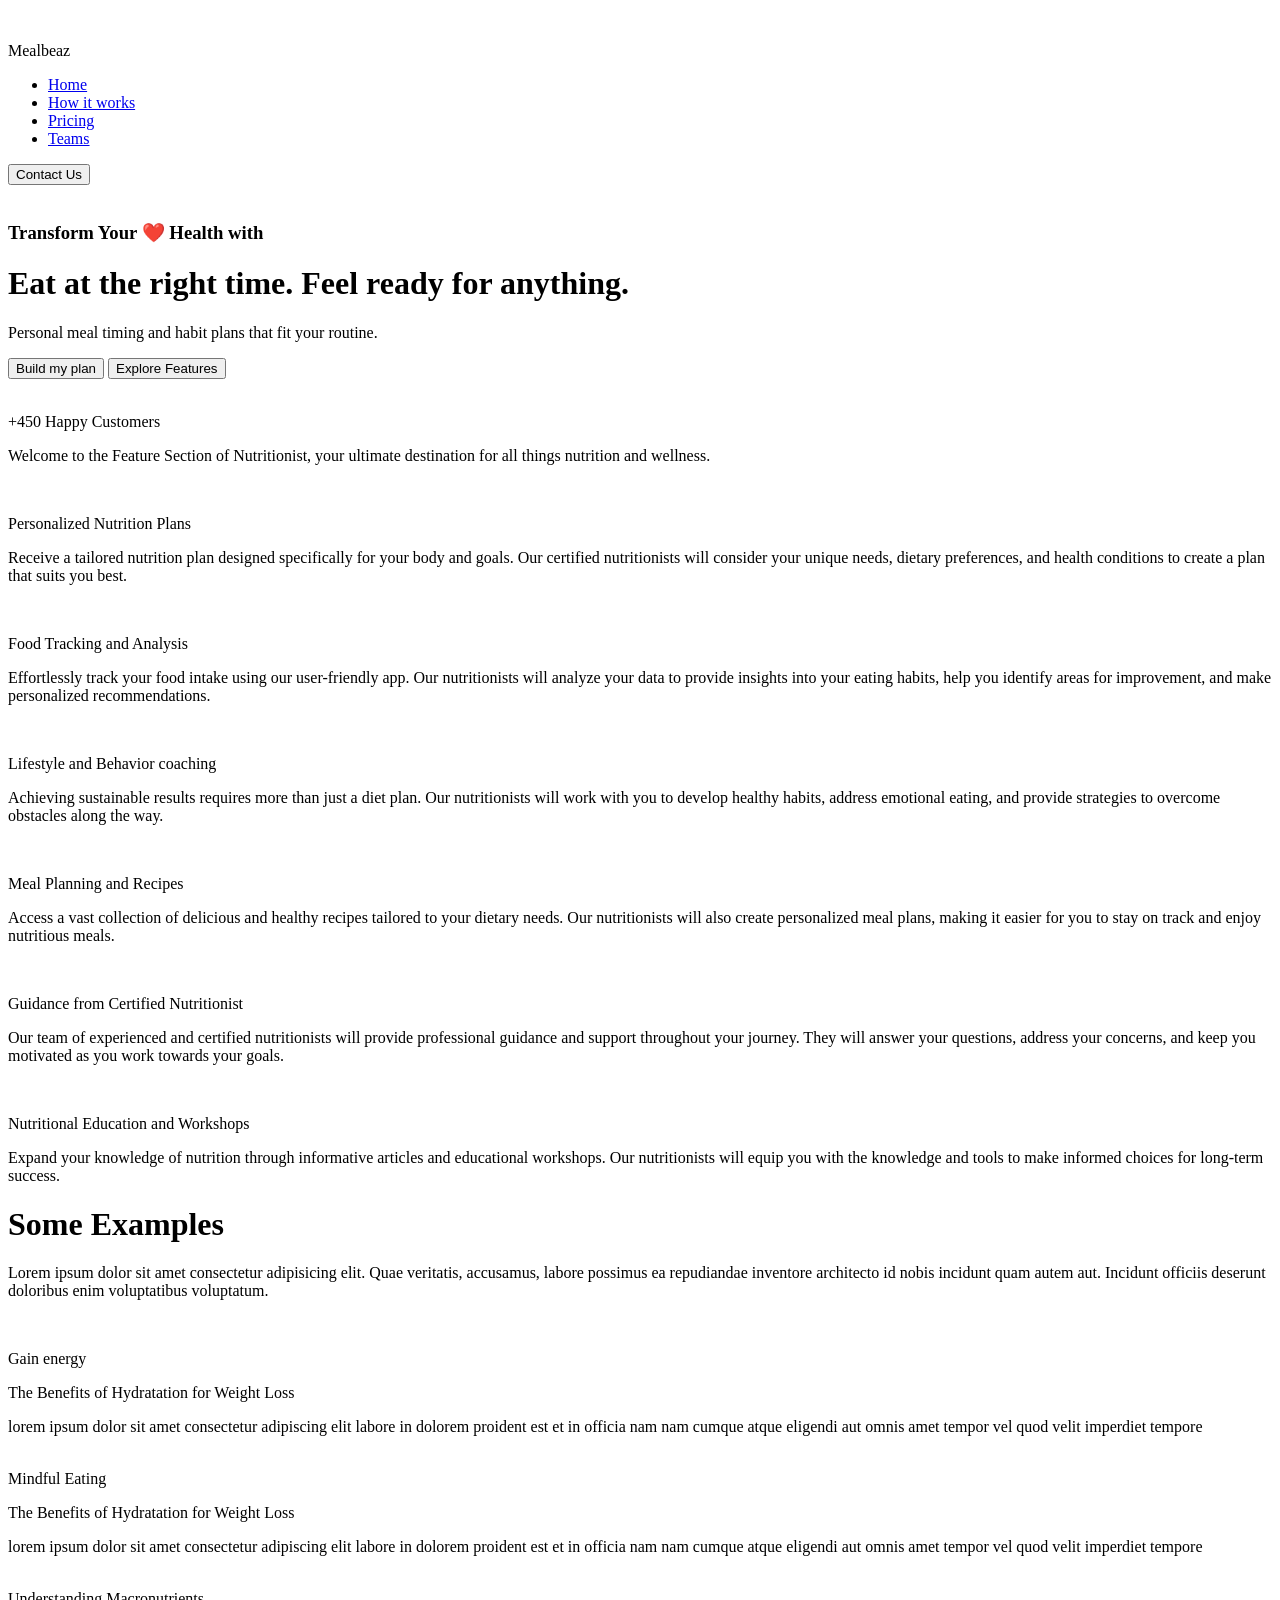
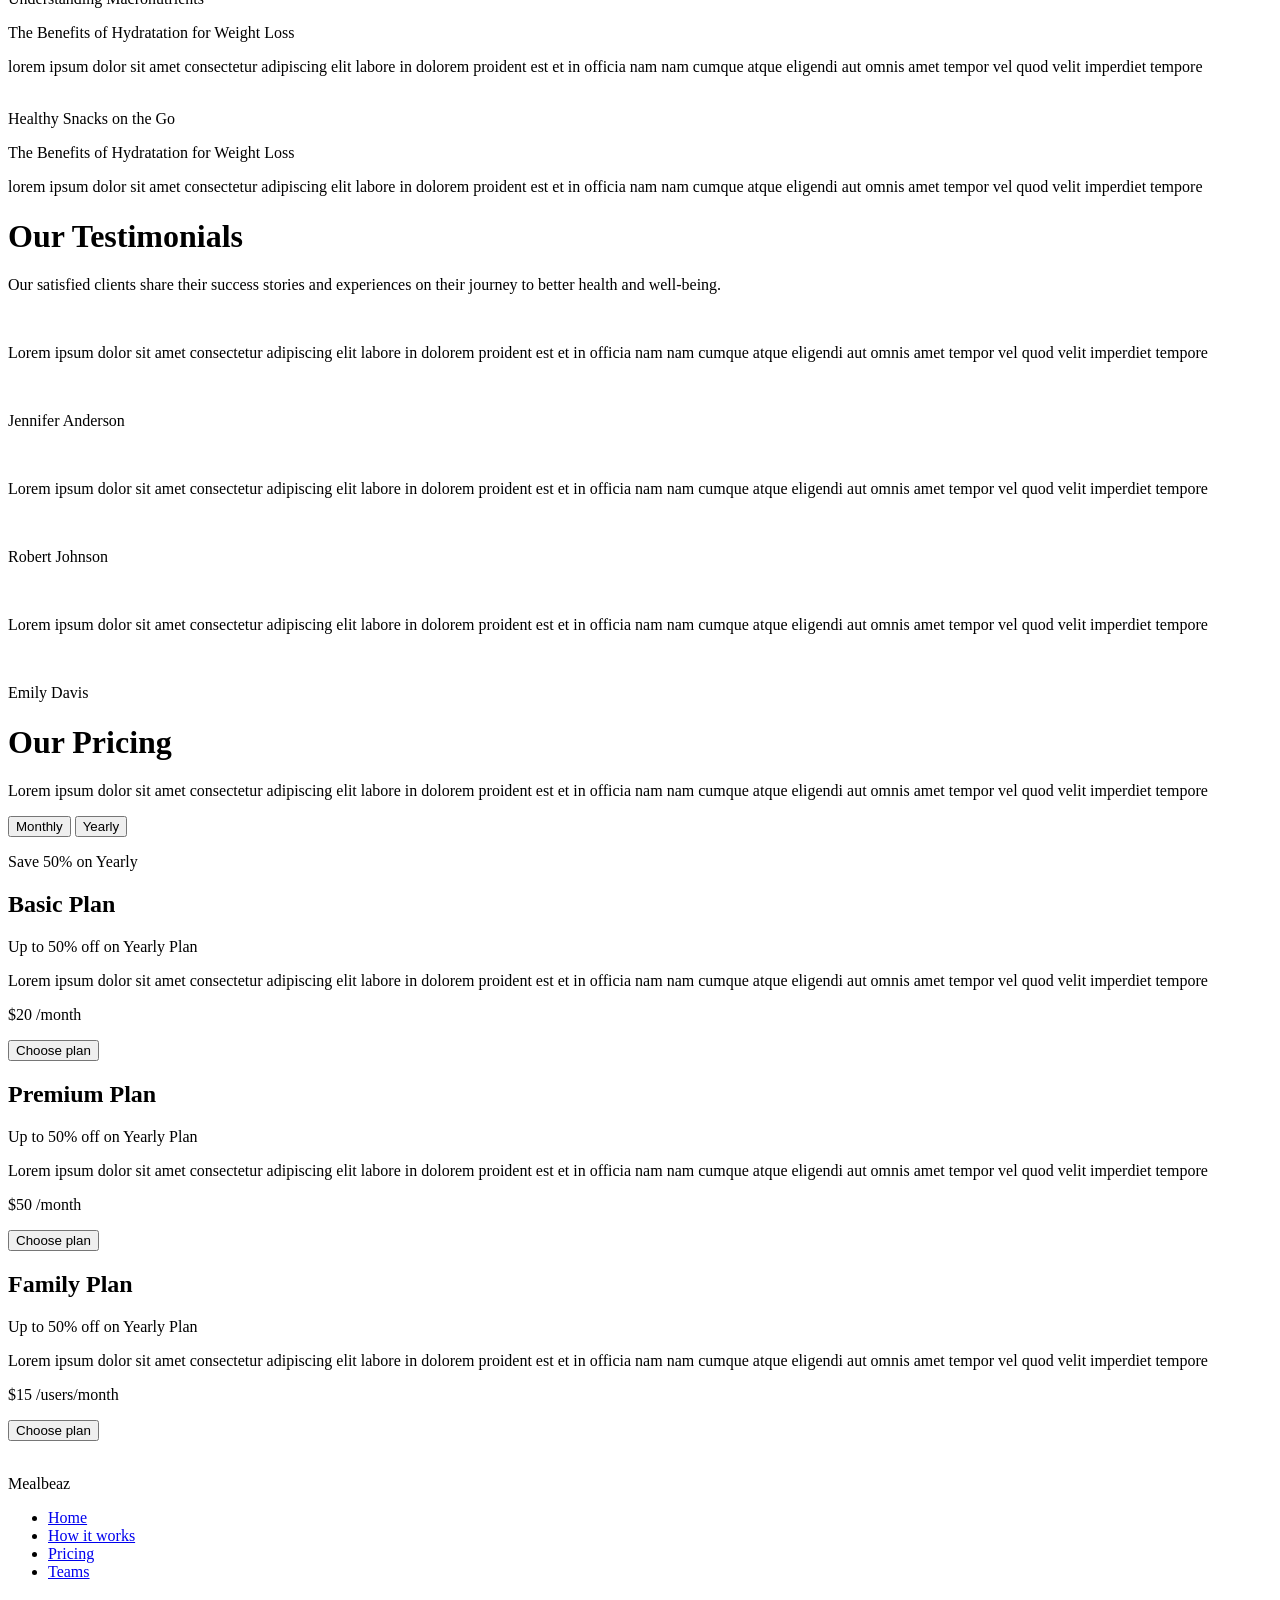
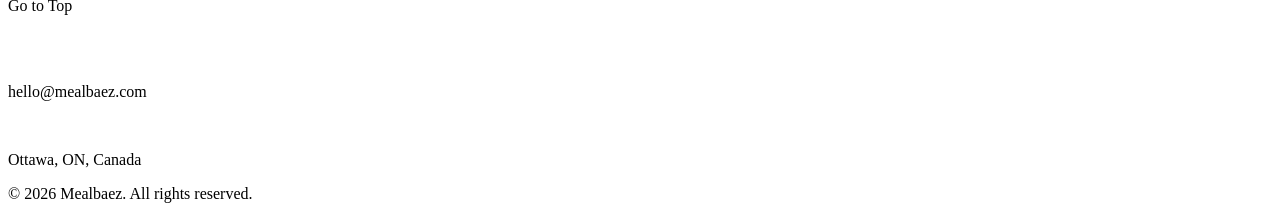
==== index.html @ 5d807f4f "home page html" ====
<!DOCTYPE html>
<html lang="en">
<head>
    <meta charset="UTF-8">
    <meta name="viewport" content="width=device-width, initial-scale=1.0">
    <title>Home</title>
</head>
<body>
    <header>
        <nav>
            <div>
                <img src="" alt="">
                <p>Mealbeaz</p>
            </div>
            <div>
                <ul>
                    <li><a href="#">Home</a></li>
                    <li><a href="#">How it works</a></li>
                    <li><a href="#">Pricing</a></li>
                    <li><a href="#">Teams</a></li>
                </ul>
                <button>Contact Us</button>
            </div>
        </nav>
    </header>
    <main>
        <div>
            <img src="" alt="">
            <div>
                <h3>Transform Your ❤️ Health with</h3>
                <h1>Eat at the right time. Feel ready for anything.</h1>
                <p>Personal meal timing and habit plans that fit your routine.</p>
            </div>
            <div>
                <button>Build my plan</button>
                <button>Explore Features</button>
            </div>
            <div>
                <div class="users">
                    <img src="" alt="">
                    <img src="" alt="">
                    <img src="" alt="">
                </div>
                <div>
                    <p></p><span>+450</span> Happy Customers</p>
                </div>
            </div>
        </div>

        <p>Welcome to the Feature Section of Nutritionist, your ultimate destination for all things nutrition and wellness.</p>
        <div class="benefits">
            <div class="benefits-block">
                <div class="benefit-title">
                    <img src="" alt="">
                    <p>Personalized Nutrition Plans</p>
                </div>
                <p>
                    Receive a tailored nutrition plan designed specifically for your body and goals. Our certified nutritionists will consider your unique needs, dietary preferences, and health conditions to create a plan that suits you best.
                </p>
            </div>
            <div class="benefits-block">
                <div class="benefit-title">
                    <img src="" alt="">
                    <p>Food Tracking and Analysis</p>
                </div>
                <p>
                    Effortlessly track your food intake using our user-friendly app. Our nutritionists will analyze your data to provide insights into your eating habits, help you identify areas for improvement, and make personalized recommendations.
                </p>
            </div>
            <div class="benefits-block">
                <div class="benefit-title">
                    <img src="" alt="">
                    <p>Lifestyle and Behavior coaching</p>
                </div>
                <p>
                    Achieving sustainable results requires more than just a diet plan. Our nutritionists will work with you to develop healthy habits, address emotional eating, and provide strategies to overcome obstacles along the way.
                </p>
            </div>
            <div class="benefits-block">
                <div class="benefit-title">
                    <img src="" alt="">
                    <p>Meal Planning and Recipes</p>
                </div>
                <p>
                    Access a vast collection of delicious and healthy recipes tailored to your dietary needs. Our nutritionists will also create personalized meal plans, making it easier for you to stay on track and enjoy nutritious meals.
                </p>
            </div>
            <div class="benefits-block">
                <div class="benefit-title">
                    <img src="" alt="">
                    <p>Guidance from Certified Nutritionist</p>
                </div>
                <p>
                    Our team of experienced and certified nutritionists will provide professional guidance and support throughout your journey. They will answer your questions, address your concerns, and keep you motivated as you work towards your goals.
                </p>
            </div>
            <div class="benefits-block">
                <div class="benefit-title">
                    <img src="" alt="">
                    <p>Nutritional Education and Workshops</p>
                </div>
                <p>
                    Expand your knowledge of nutrition through informative articles and educational workshops. Our nutritionists will equip you with the knowledge and tools to make informed choices for long-term success.
                </p>
            </div>
        </div>
        <div class="examples">
            <div>
                <h1>Some Examples</h1>
                <p>
                    Lorem ipsum dolor sit amet consectetur adipisicing elit. Quae veritatis, accusamus, labore possimus ea repudiandae inventore architecto id nobis incidunt quam autem aut. Incidunt officiis deserunt doloribus enim voluptatibus voluptatum.
                </p>
            </div>
            <div class="examples-group">
                <div class="examples-container">
                    <img src="" alt="">
                    <div class="example-title">
                        <p>Gain energy</p>
                        <p>The Benefits of Hydratation for Weight Loss</p>
                    </div>
                    <div>
                        lorem ipsum dolor sit amet consectetur adipiscing elit labore in dolorem proident est et in officia nam nam cumque atque eligendi aut omnis amet tempor vel quod velit imperdiet tempore
                    </div>
                </div>
                <div class="examples-container">
                    <img src="" alt="">
                    <div class="example-title">
                        <p>Mindful Eating</p>
                        <p>The Benefits of Hydratation for Weight Loss</p>
                    </div>
                    <div>
                        lorem ipsum dolor sit amet consectetur adipiscing elit labore in dolorem proident est et in officia nam nam cumque atque eligendi aut omnis amet tempor vel quod velit imperdiet tempore
                    </div>
                </div>
                <div class="examples-container">
                    <img src="" alt="">
                    <div class="example-title">
                        <p>Understanding Macronutrients</p>
                        <p>The Benefits of Hydratation for Weight Loss</p>
                    </div>
                    <div>
                        lorem ipsum dolor sit amet consectetur adipiscing elit labore in dolorem proident est et in officia nam nam cumque atque eligendi aut omnis amet tempor vel quod velit imperdiet tempore
                    </div>
                </div>
                <div class="examples-container">
                    <img src="" alt="">
                    <div class="example-title">
                        <p>Healthy Snacks on the Go</p>
                        <p>The Benefits of Hydratation for Weight Loss</p>
                    </div>
                    <div>
                        lorem ipsum dolor sit amet consectetur adipiscing elit labore in dolorem proident est et in officia nam nam cumque atque eligendi aut omnis amet tempor vel quod velit imperdiet tempore
                    </div>
                </div>

            </div>
        </div>

        <div class="testimony">
            <h1>Our Testimonials</h1>
            <p>Our satisfied clients share their success stories and experiences on their journey to better health and well-being.</p>
            <div class="testimony-group">
                <div class="testimony-container">
                    <img src="" alt="">
                    <p>
                        Lorem ipsum dolor sit amet consectetur adipiscing elit labore in dolorem proident est et in officia nam nam cumque atque eligendi aut omnis amet tempor vel quod velit imperdiet tempore
                    </p>
                    <div class="testimony-person">
                        <img src="" alt="">
                        <p>Jennifer Anderson</p>
                    </div>
                </div>
                <div class="testimony-container">
                    <img src="" alt="">
                    <p>
                        Lorem ipsum dolor sit amet consectetur adipiscing elit labore in dolorem proident est et in officia nam nam cumque atque eligendi aut omnis amet tempor vel quod velit imperdiet tempore
                    </p>
                    <div class="testimony-person">
                        <img src="" alt="">
                        <p>Robert Johnson</p>
                    </div>
                </div>
                <div class="testimony-container">
                    <img src="" alt="">
                    <p>
                        Lorem ipsum dolor sit amet consectetur adipiscing elit labore in dolorem proident est et in officia nam nam cumque atque eligendi aut omnis amet tempor vel quod velit imperdiet tempore
                    </p>
                    <div class="testimony-person">
                        <img src="" alt="">
                        <p>Emily Davis</p>
                    </div>
                </div>
            </div>
        </div>
        <div class="pricing">
            <h1>Our Pricing</h1>
            <p>
                Lorem ipsum dolor sit amet consectetur adipiscing elit labore in dolorem proident est et in officia nam nam cumque atque eligendi aut omnis amet tempor vel quod velit imperdiet tempore
            </p>
            <div class="time-plan">
                <button>Monthly</button>
                <button>Yearly</button>
                <p>Save 50% on Yearly</p>
            </div>
            <div class="Pricing-group">
                <div class="pricing-plan">
                    <h2>Basic Plan</h2>
                    <p>Up to 50% off on Yearly Plan</p>
                    <p>
                        Lorem ipsum dolor sit amet consectetur adipiscing elit labore in dolorem proident est et in officia nam nam cumque atque eligendi aut omnis amet tempor vel quod velit imperdiet tempore
                    </p>
                    <p>
                        <span class="price">$20</span> /month
                    </p>
                    <button>
                        Choose plan
                    </button>
                </div>
                <div class="pricing-plan">
                    <h2>Premium Plan</h2>
                    <p>Up to 50% off on Yearly Plan</p>
                    <p>
                        Lorem ipsum dolor sit amet consectetur adipiscing elit labore in dolorem proident est et in officia nam nam cumque atque eligendi aut omnis amet tempor vel quod velit imperdiet tempore
                    </p>
                    <p>
                        <span class="price">$50</span> /month
                    </p>
                    <button>
                        Choose plan
                    </button>
                </div>
                <div class="pricing-plan">
                    <h2>Family Plan</h2>
                    <p>Up to 50% off on Yearly Plan</p>
                    <p>
                        Lorem ipsum dolor sit amet consectetur adipiscing elit labore in dolorem proident est et in officia nam nam cumque atque eligendi aut omnis amet tempor vel quod velit imperdiet tempore
                    </p>
                    <p>
                        <span class="price">$15</span> /users/month
                    </p>
                    <button>
                        Choose plan
                    </button>
                </div>
            </div>
        </div>
    </main>

    <footer>
        <nav>
            <div>
                <img src="" alt="">
                <p>Mealbeaz</p>
            </div>
            <div>
                <ul>
                    <li><a href="#">Home</a></li>
                    <li><a href="#">How it works</a></li>
                    <li><a href="#">Pricing</a></li>
                    <li><a href="#">Teams</a></li>
                </ul>
                <div class="go-to-top">
                    <p>Go to Top</p>
                    <img src="" alt="">
                </div>
            </div>
        </nav>
        <div class="contact">
            <div class="">
                <div class="email">
                    <img src="" alt="">
                    <p>hello@mealbaez.com</p>
                </div>
                <div class="location">
                    <img src="" alt="">
                    <p>Ottawa, ON, Canada</p>
                </div>
            </div>
            <div>
                © 2026 Mealbaez. All rights reserved.
            </div>
        </div>
    </footer>
</body>
</html>
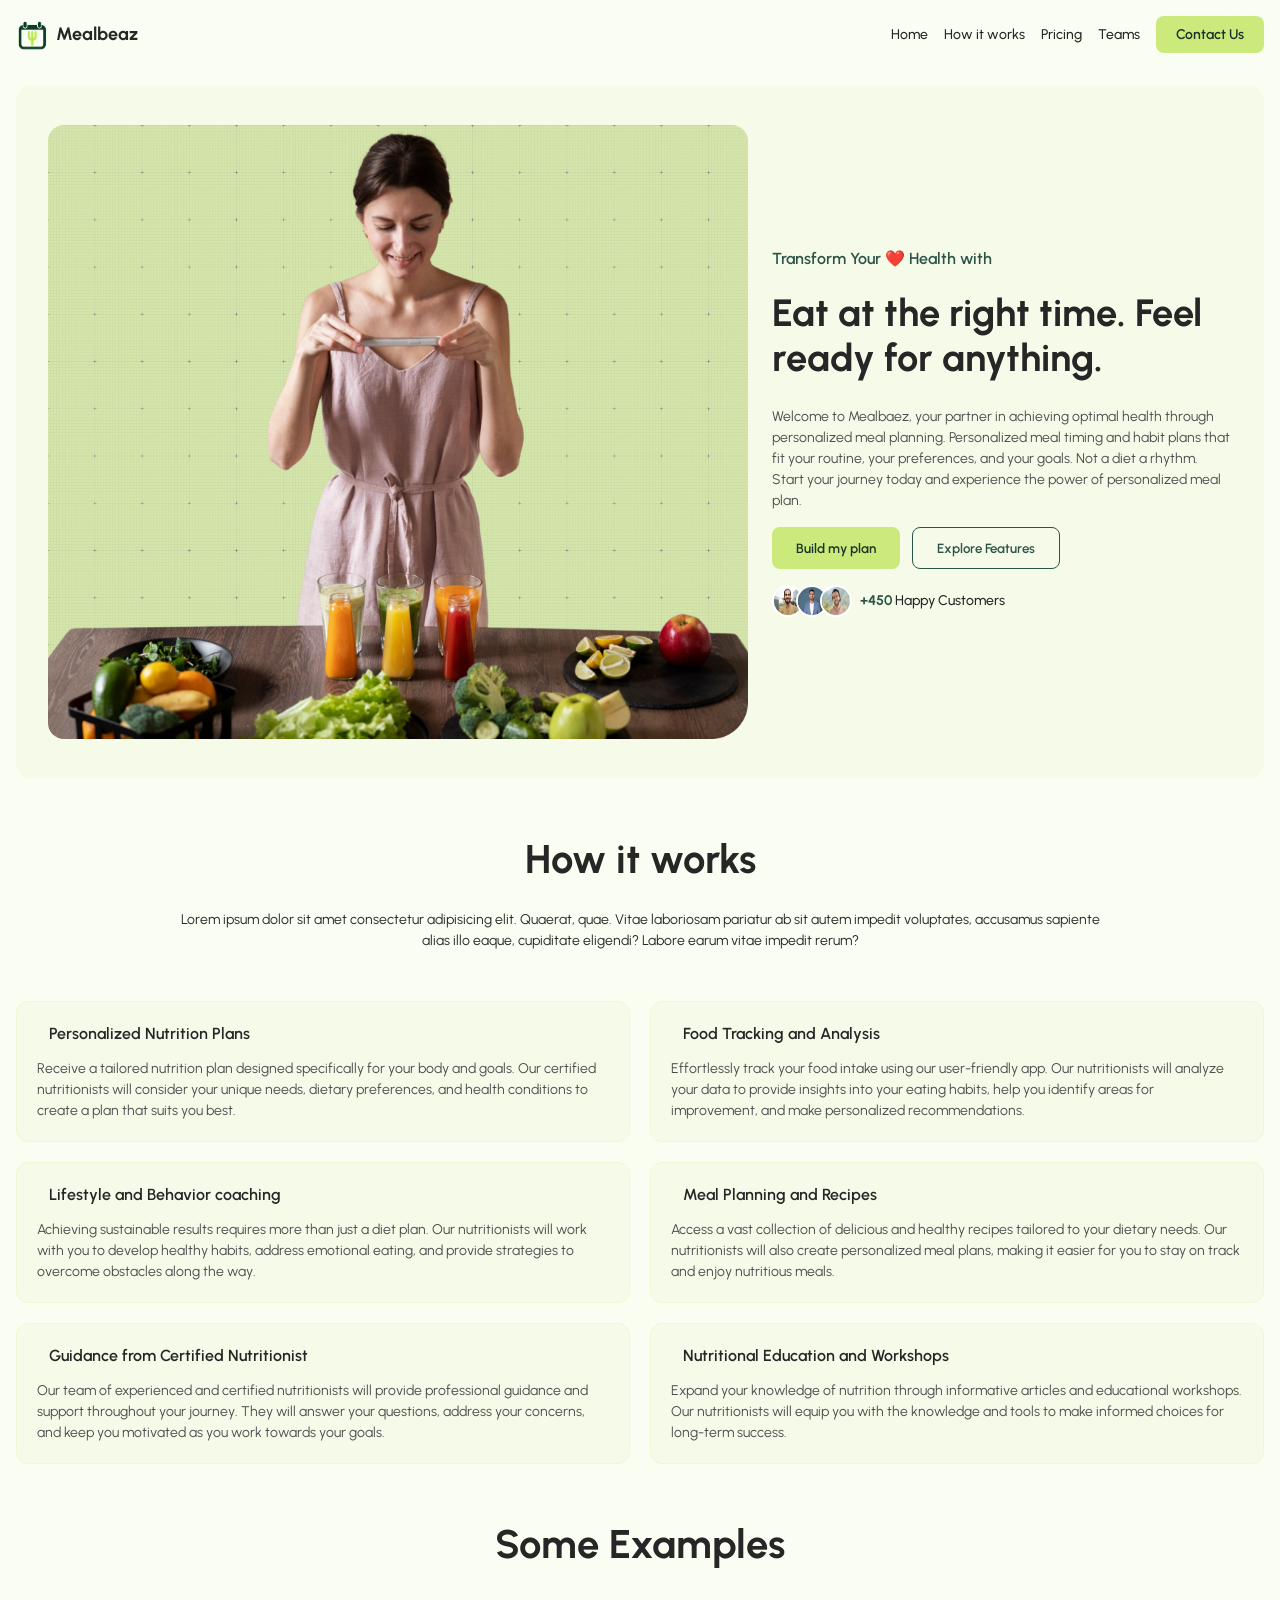
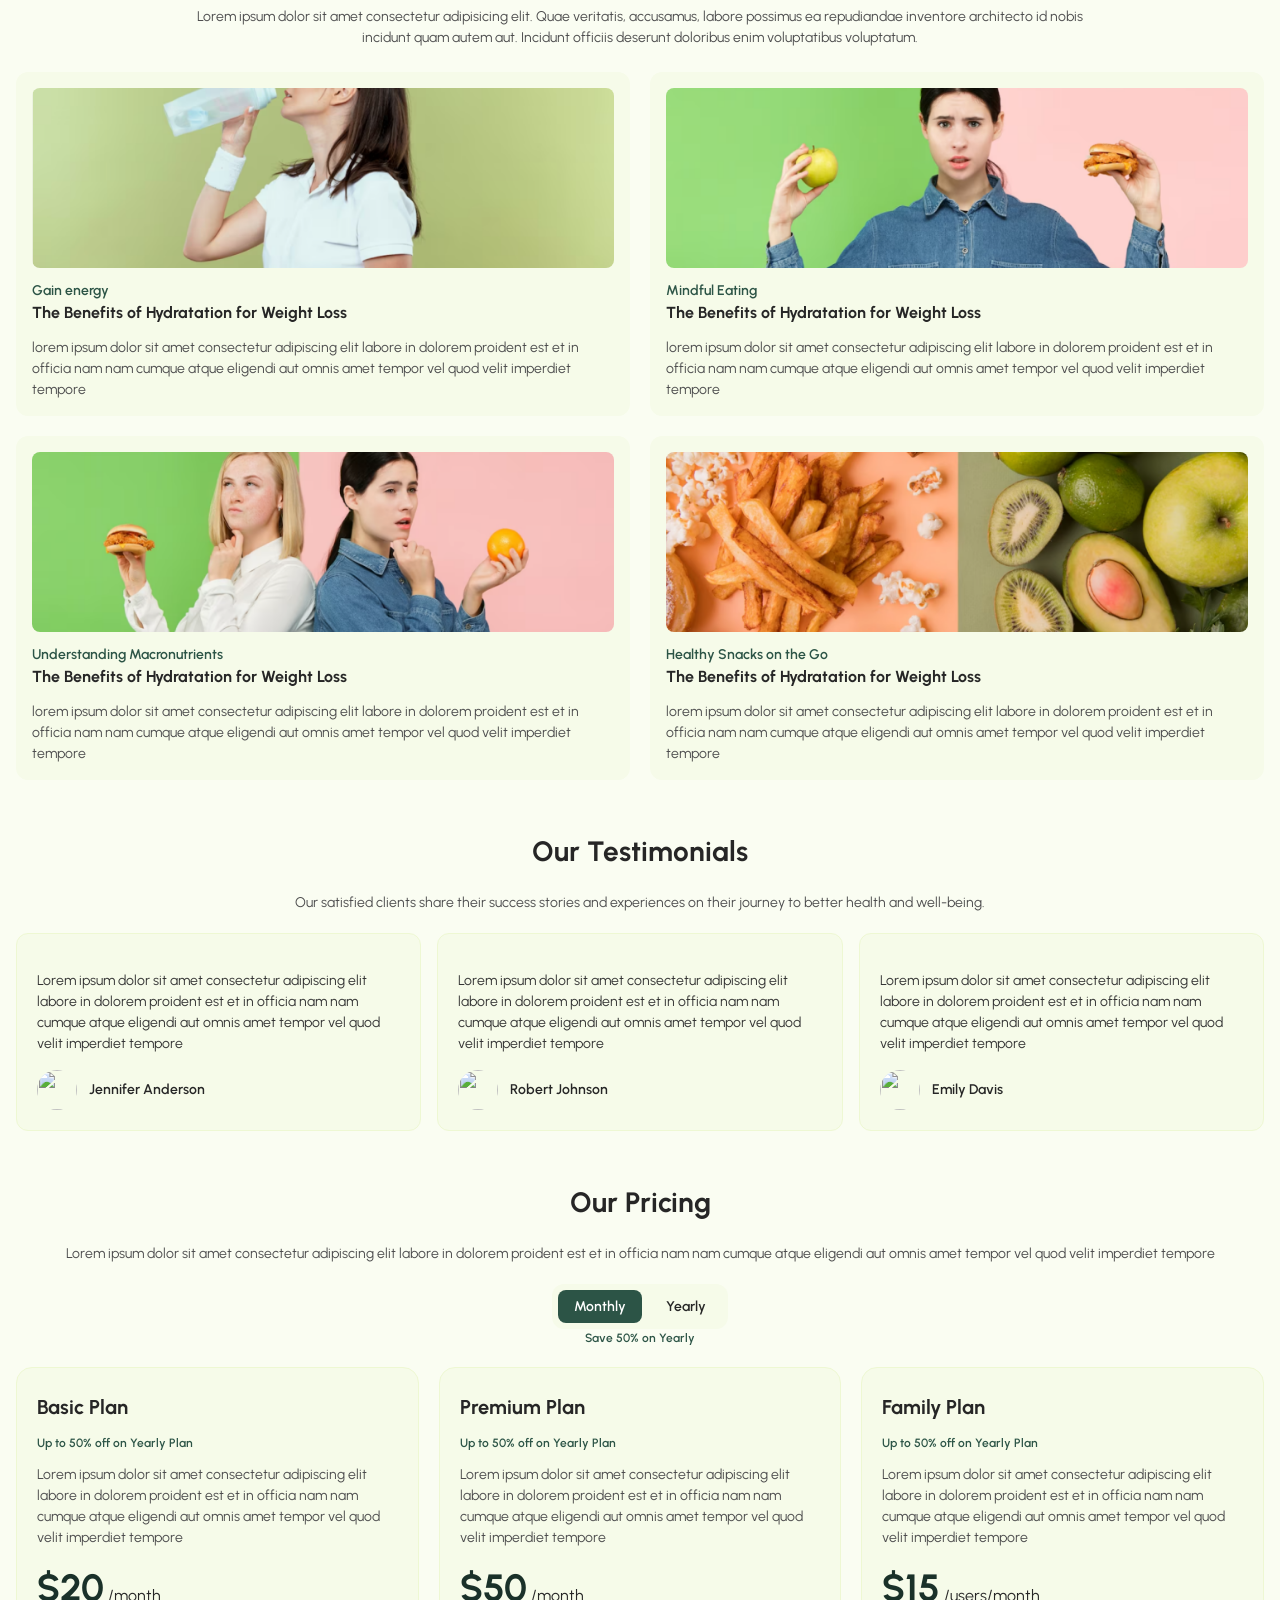
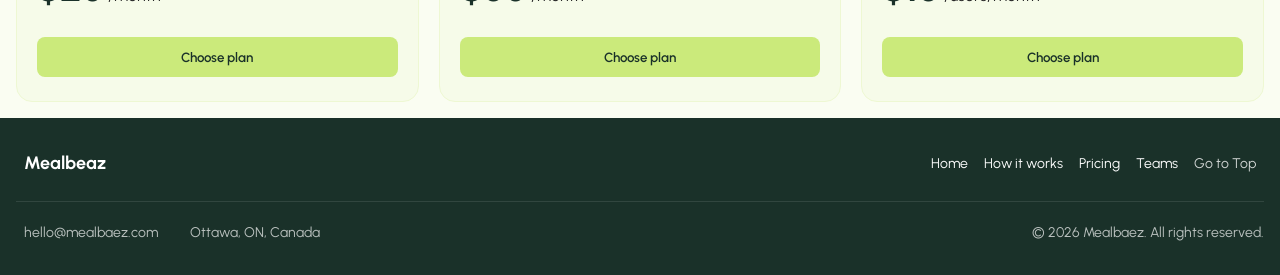
==== commit 218521ae: "css home page" ====
--- a/index.html
+++ b/index.html
@@ -3,152 +3,156 @@
 <head>
     <meta charset="UTF-8">
     <meta name="viewport" content="width=device-width, initial-scale=1.0">
+    <link rel="stylesheet" href="./css/style1.css">
     <title>Home</title>
 </head>
 <body>
-    <header>
-        <nav>
-            <div>
-                <img src="" alt="">
-                <p>Mealbeaz</p>
-            </div>
-            <div>
-                <ul>
-                    <li><a href="#">Home</a></li>
-                    <li><a href="#">How it works</a></li>
-                    <li><a href="#">Pricing</a></li>
-                    <li><a href="#">Teams</a></li>
+    <header class="header">
+        <nav class="nav-container">
+            <div class="nav-brand">
+                <img src="./medias/logo-main.png" alt="" class="nav-logo">
+                <p class="nav-title">Mealbeaz</p>
+            </div>
+            <div class="nav-menu">
+                <ul class="nav-list">
+                    <li class="nav-item"><a href="#" class="nav-link">Home</a></li>
+                    <li class="nav-item"><a href="#" class="nav-link">How it works</a></li>
+                    <li class="nav-item"><a href="#" class="nav-link">Pricing</a></li>
+                    <li class="nav-item"><a href="#" class="nav-link">Teams</a></li>
                 </ul>
-                <button>Contact Us</button>
+                <button class="nav-btn">Contact Us</button>
             </div>
         </nav>
     </header>
-    <main>
-        <div>
-            <img src="" alt="">
-            <div>
-                <h3>Transform Your ❤️ Health with</h3>
-                <h1>Eat at the right time. Feel ready for anything.</h1>
-                <p>Personal meal timing and habit plans that fit your routine.</p>
-            </div>
-            <div>
-                <button>Build my plan</button>
-                <button>Explore Features</button>
-            </div>
-            <div>
-                <div class="users">
-                    <img src="" alt="">
-                    <img src="" alt="">
-                    <img src="" alt="">
-                </div>
-                <div>
-                    <p></p><span>+450</span> Happy Customers</p>
-                </div>
-            </div>
-        </div>
-
-        <p>Welcome to the Feature Section of Nutritionist, your ultimate destination for all things nutrition and wellness.</p>
+    <main class="main-content">
+        <div class="main-header">
+            <img src="./medias/hearder-image.png" alt="Header Image" class="main-header-img">
+            <div class="main-header-text">
+                <div class="main-header-text-content">
+                    <h3 class="main-header-subtitle">Transform Your ❤️ Health with</h3>
+                    <h1 class="main-header-title">Eat at the right time. Feel ready for anything.</h1>
+                    <p class="main-header-description">Welcome to Mealbaez, your partner in achieving optimal health through personalized meal planning. Personalized meal timing and habit plans that fit your routine, your preferences, and your goals. Not a diet a rhythm. Start your journey today and experience the power of personalized meal plan.</p>
+                </div>
+                <div class="main-header-buttons">
+                    <button class="btn-primary">Build my plan</button>
+                    <button class="btn-secondary">Explore Features</button>
+                </div>
+                <div class="main-header-users">
+                    <div class="users">
+                        <img src="./medias/avatar1.jpg" alt="" class="user-avatar">
+                        <img src="./medias/avatar2.jpg" alt="" class="user-avatar">
+                        <img src="./medias/avatar3.jpg" alt="" class="user-avatar">
+                    </div>
+                    <div class="users-count">
+                        <p class="users-text"><span class="users-number">+450</span> Happy Customers</p>
+                    </div>
+                </div>
+            </div>
+        </div>
+
+        <div class="howork">
+            <h1 class="howork-title">How it works</h1>
+            <p class="howork-description">Lorem ipsum dolor sit amet consectetur adipisicing elit. Quaerat, quae. Vitae laboriosam pariatur ab sit autem impedit voluptates, accusamus sapiente alias illo eaque, cupiditate eligendi? Labore earum vitae impedit rerum?</p>
+        </div>
         <div class="benefits">
             <div class="benefits-block">
                 <div class="benefit-title">
-                    <img src="" alt="">
-                    <p>Personalized Nutrition Plans</p>
-                </div>
-                <p>
+                    <img src="" alt="" class="benefit-icon">
+                    <p class="benefit-name">Personalized Nutrition Plans</p>
+                </div>
+                <p class="benefit-description">
                     Receive a tailored nutrition plan designed specifically for your body and goals. Our certified nutritionists will consider your unique needs, dietary preferences, and health conditions to create a plan that suits you best.
                 </p>
             </div>
             <div class="benefits-block">
                 <div class="benefit-title">
-                    <img src="" alt="">
-                    <p>Food Tracking and Analysis</p>
-                </div>
-                <p>
+                    <img src="" alt="" class="benefit-icon">
+                    <p class="benefit-name">Food Tracking and Analysis</p>
+                </div>
+                <p class="benefit-description">
                     Effortlessly track your food intake using our user-friendly app. Our nutritionists will analyze your data to provide insights into your eating habits, help you identify areas for improvement, and make personalized recommendations.
                 </p>
             </div>
             <div class="benefits-block">
                 <div class="benefit-title">
-                    <img src="" alt="">
-                    <p>Lifestyle and Behavior coaching</p>
-                </div>
-                <p>
+                    <img src="" alt="" class="benefit-icon">
+                    <p class="benefit-name">Lifestyle and Behavior coaching</p>
+                </div>
+                <p class="benefit-description">
                     Achieving sustainable results requires more than just a diet plan. Our nutritionists will work with you to develop healthy habits, address emotional eating, and provide strategies to overcome obstacles along the way.
                 </p>
             </div>
             <div class="benefits-block">
                 <div class="benefit-title">
-                    <img src="" alt="">
-                    <p>Meal Planning and Recipes</p>
-                </div>
-                <p>
+                    <img src="" alt="" class="benefit-icon">
+                    <p class="benefit-name">Meal Planning and Recipes</p>
+                </div>
+                <p class="benefit-description">
                     Access a vast collection of delicious and healthy recipes tailored to your dietary needs. Our nutritionists will also create personalized meal plans, making it easier for you to stay on track and enjoy nutritious meals.
                 </p>
             </div>
             <div class="benefits-block">
                 <div class="benefit-title">
-                    <img src="" alt="">
-                    <p>Guidance from Certified Nutritionist</p>
-                </div>
-                <p>
+                    <img src="" alt="" class="benefit-icon">
+                    <p class="benefit-name">Guidance from Certified Nutritionist</p>
+                </div>
+                <p class="benefit-description">
                     Our team of experienced and certified nutritionists will provide professional guidance and support throughout your journey. They will answer your questions, address your concerns, and keep you motivated as you work towards your goals.
                 </p>
             </div>
             <div class="benefits-block">
                 <div class="benefit-title">
-                    <img src="" alt="">
-                    <p>Nutritional Education and Workshops</p>
-                </div>
-                <p>
+                    <img src="" alt="" class="benefit-icon">
+                    <p class="benefit-name">Nutritional Education and Workshops</p>
+                </div>
+                <p class="benefit-description">
                     Expand your knowledge of nutrition through informative articles and educational workshops. Our nutritionists will equip you with the knowledge and tools to make informed choices for long-term success.
                 </p>
             </div>
         </div>
         <div class="examples">
-            <div>
-                <h1>Some Examples</h1>
-                <p>
+            <h1 class="examples-title">Some Examples</h1>
+            <p class="examples-description">
                     Lorem ipsum dolor sit amet consectetur adipisicing elit. Quae veritatis, accusamus, labore possimus ea repudiandae inventore architecto id nobis incidunt quam autem aut. Incidunt officiis deserunt doloribus enim voluptatibus voluptatum.
-                </p>
-            </div>
+            </p>
             <div class="examples-group">
                 <div class="examples-container">
-                    <img src="" alt="">
-                    <div class="example-title">
-                        <p>Gain energy</p>
-                        <p>The Benefits of Hydratation for Weight Loss</p>
-                    </div>
-                    <div>
-                        lorem ipsum dolor sit amet consectetur adipiscing elit labore in dolorem proident est et in officia nam nam cumque atque eligendi aut omnis amet tempor vel quod velit imperdiet tempore
-                    </div>
-                </div>
-                <div class="examples-container">
-                    <img src="" alt="">
-                    <div class="example-title">
-                        <p>Mindful Eating</p>
-                        <p>The Benefits of Hydratation for Weight Loss</p>
-                    </div>
-                    <div>
-                        lorem ipsum dolor sit amet consectetur adipiscing elit labore in dolorem proident est et in officia nam nam cumque atque eligendi aut omnis amet tempor vel quod velit imperdiet tempore
-                    </div>
-                </div>
-                <div class="examples-container">
-                    <img src="" alt="">
-                    <div class="example-title">
-                        <p>Understanding Macronutrients</p>
-                        <p>The Benefits of Hydratation for Weight Loss</p>
-                    </div>
-                    <div>
-                        lorem ipsum dolor sit amet consectetur adipiscing elit labore in dolorem proident est et in officia nam nam cumque atque eligendi aut omnis amet tempor vel quod velit imperdiet tempore
-                    </div>
-                </div>
-                <div class="examples-container">
-                    <img src="" alt="">
-                    <div class="example-title">
-                        <p>Healthy Snacks on the Go</p>
-                        <p>The Benefits of Hydratation for Weight Loss</p>
-                    </div>
-                    <div>
+                    <img src="./medias/example-image1.png" alt="" class="example-img">
+                    <div class="example-title">
+                        <p class="example-category">Gain energy</p>
+                        <p class="example-heading">The Benefits of Hydratation for Weight Loss</p>
+                    </div>
+                    <div class="example-text">
+                        lorem ipsum dolor sit amet consectetur adipiscing elit labore in dolorem proident est et in officia nam nam cumque atque eligendi aut omnis amet tempor vel quod velit imperdiet tempore
+                    </div>
+                </div>
+                <div class="examples-container">
+                    <img src="./medias/example-image2.png" alt="" class="example-img">
+                    <div class="example-title">
+                        <p class="example-category">Mindful Eating</p>
+                        <p class="example-heading">The Benefits of Hydratation for Weight Loss</p>
+                    </div>
+                    <div class="example-text">
+                        lorem ipsum dolor sit amet consectetur adipiscing elit labore in dolorem proident est et in officia nam nam cumque atque eligendi aut omnis amet tempor vel quod velit imperdiet tempore
+                    </div>
+                </div>
+                <div class="examples-container">
+                    <img src="./medias/example-image3.png" alt="" class="example-img">
+                    <div class="example-title">
+                        <p class="example-category">Understanding Macronutrients</p>
+                        <p class="example-heading">The Benefits of Hydratation for Weight Loss</p>
+                    </div>
+                    <div class="example-text">
+                        lorem ipsum dolor sit amet consectetur adipiscing elit labore in dolorem proident est et in officia nam nam cumque atque eligendi aut omnis amet tempor vel quod velit imperdiet tempore
+                    </div>
+                </div>
+                <div class="examples-container">
+                    <img src="./medias/example-image4.png" alt="" class="example-img">
+                    <div class="example-title">
+                        <p class="example-category">Healthy Snacks on the Go</p>
+                        <p class="example-heading">The Benefits of Hydratation for Weight Loss</p>
+                    </div>
+                    <div class="example-text">
                         lorem ipsum dolor sit amet consectetur adipiscing elit labore in dolorem proident est et in officia nam nam cumque atque eligendi aut omnis amet tempor vel quod velit imperdiet tempore
                     </div>
                 </div>
@@ -157,88 +161,90 @@
         </div>
 
         <div class="testimony">
-            <h1>Our Testimonials</h1>
-            <p>Our satisfied clients share their success stories and experiences on their journey to better health and well-being.</p>
+            <h1 class="testimony-title">Our Testimonials</h1>
+            <p class="testimony-description">Our satisfied clients share their success stories and experiences on their journey to better health and well-being.</p>
             <div class="testimony-group">
                 <div class="testimony-container">
-                    <img src="" alt="">
-                    <p>
+                    <img src="" alt="" class="testimony-img">
+                    <p class="testimony-text">
                         Lorem ipsum dolor sit amet consectetur adipiscing elit labore in dolorem proident est et in officia nam nam cumque atque eligendi aut omnis amet tempor vel quod velit imperdiet tempore
                     </p>
                     <div class="testimony-person">
-                        <img src="" alt="">
-                        <p>Jennifer Anderson</p>
+                        <img src="" alt="" class="person-avatar">
+                        <p class="person-name">Jennifer Anderson</p>
                     </div>
                 </div>
                 <div class="testimony-container">
-                    <img src="" alt="">
-                    <p>
+                    <img src="" alt="" class="testimony-img">
+                    <p class="testimony-text">
                         Lorem ipsum dolor sit amet consectetur adipiscing elit labore in dolorem proident est et in officia nam nam cumque atque eligendi aut omnis amet tempor vel quod velit imperdiet tempore
                     </p>
                     <div class="testimony-person">
-                        <img src="" alt="">
-                        <p>Robert Johnson</p>
+                        <img src="" alt="" class="person-avatar">
+                        <p class="person-name">Robert Johnson</p>
                     </div>
                 </div>
                 <div class="testimony-container">
-                    <img src="" alt="">
-                    <p>
+                    <img src="" alt="" class="testimony-img">
+                    <p class="testimony-text">
                         Lorem ipsum dolor sit amet consectetur adipiscing elit labore in dolorem proident est et in officia nam nam cumque atque eligendi aut omnis amet tempor vel quod velit imperdiet tempore
                     </p>
                     <div class="testimony-person">
-                        <img src="" alt="">
-                        <p>Emily Davis</p>
+                        <img src="" alt="" class="person-avatar">
+                        <p class="person-name">Emily Davis</p>
                     </div>
                 </div>
             </div>
         </div>
         <div class="pricing">
-            <h1>Our Pricing</h1>
-            <p>
+            <h1 class="pricing-title">Our Pricing</h1>
+            <p class="pricing-description">
                 Lorem ipsum dolor sit amet consectetur adipiscing elit labore in dolorem proident est et in officia nam nam cumque atque eligendi aut omnis amet tempor vel quod velit imperdiet tempore
             </p>
-            <div class="time-plan">
-                <button>Monthly</button>
-                <button>Yearly</button>
-                <p>Save 50% on Yearly</p>
+            <div class="plan-button">
+                <div class="time-plan">
+                    <button class="time-plan-btn active">Monthly</button>
+                    <button class="time-plan-btn">Yearly</button>
+                </div>
+                <p class="save-info">Save 50% on Yearly</p>
             </div>
             <div class="Pricing-group">
                 <div class="pricing-plan">
-                    <h2>Basic Plan</h2>
-                    <p>Up to 50% off on Yearly Plan</p>
-                    <p>
-                        Lorem ipsum dolor sit amet consectetur adipiscing elit labore in dolorem proident est et in officia nam nam cumque atque eligendi aut omnis amet tempor vel quod velit imperdiet tempore
-                    </p>
-                    <p>
+                    <h2 class="plan-title">Basic Plan</h2>
+                    <p class="plan-subtitle">Up to 50% off on Yearly Plan</p>
+                    <p class="plan-description">
+                        Lorem ipsum dolor sit amet consectetur adipiscing elit labore in dolorem proident est et in officia nam nam cumque atque eligendi aut omnis amet tempor vel quod velit imperdiet tempore
+                    </p>
+                    <p class="plan-price-container">
                         <span class="price">$20</span> /month
                     </p>
-                    <button>
+                    <button class="plan-btn">
                         Choose plan
                     </button>
                 </div>
                 <div class="pricing-plan">
-                    <h2>Premium Plan</h2>
-                    <p>Up to 50% off on Yearly Plan</p>
-                    <p>
-                        Lorem ipsum dolor sit amet consectetur adipiscing elit labore in dolorem proident est et in officia nam nam cumque atque eligendi aut omnis amet tempor vel quod velit imperdiet tempore
-                    </p>
-                    <p>
+                    <h2 class="plan-title">Premium Plan</h2>
+                    <p class="plan-subtitle">Up to 50% off on Yearly Plan</p>
+                    <p class="plan-description">
+                        Lorem ipsum dolor sit amet consectetur adipiscing elit labore in dolorem proident est et in officia nam nam cumque atque eligendi aut omnis amet tempor vel quod velit imperdiet tempore
+                    </p>
+                    <p class="plan-price-container">
                         <span class="price">$50</span> /month
                     </p>
-                    <button>
+                    <button class="plan-btn">
                         Choose plan
                     </button>
                 </div>
                 <div class="pricing-plan">
-                    <h2>Family Plan</h2>
-                    <p>Up to 50% off on Yearly Plan</p>
-                    <p>
-                        Lorem ipsum dolor sit amet consectetur adipiscing elit labore in dolorem proident est et in officia nam nam cumque atque eligendi aut omnis amet tempor vel quod velit imperdiet tempore
-                    </p>
-                    <p>
+                    <h2 class="plan-title">Family Plan</h2>
+                    <p class="plan-subtitle">Up to 50% off on Yearly Plan</p>
+                    <p class="plan-description">
+                        Lorem ipsum dolor sit amet consectetur adipiscing elit labore in dolorem proident est et in officia nam nam cumque atque eligendi aut omnis amet tempor vel quod velit imperdiet tempore
+                    </p>
+                    <p class="plan-price-container">
                         <span class="price">$15</span> /users/month
                     </p>
-                    <button>
+                    <button class="plan-btn">
                         Choose plan
                     </button>
                 </div>
@@ -246,37 +252,37 @@
         </div>
     </main>
 
-    <footer>
-        <nav>
-            <div>
-                <img src="" alt="">
-                <p>Mealbeaz</p>
-            </div>
-            <div>
-                <ul>
-                    <li><a href="#">Home</a></li>
-                    <li><a href="#">How it works</a></li>
-                    <li><a href="#">Pricing</a></li>
-                    <li><a href="#">Teams</a></li>
+    <footer class="footer">
+        <nav class="footer-nav">
+            <div class="footer-brand">
+                <img src="" alt="" class="footer-logo">
+                <p class="footer-title">Mealbeaz</p>
+            </div>
+            <div class="footer-menu">
+                <ul class="footer-list">
+                    <li class="footer-item"><a href="#" class="footer-link">Home</a></li>
+                    <li class="footer-item"><a href="#" class="footer-link">How it works</a></li>
+                    <li class="footer-item"><a href="#" class="footer-link">Pricing</a></li>
+                    <li class="footer-item"><a href="#" class="footer-link">Teams</a></li>
                 </ul>
                 <div class="go-to-top">
-                    <p>Go to Top</p>
-                    <img src="" alt="">
+                    <p class="go-to-top-text">Go to Top</p>
+                    <img src="" alt="" class="go-to-top-icon">
                 </div>
             </div>
         </nav>
         <div class="contact">
-            <div class="">
+            <div class="contact-details">
                 <div class="email">
-                    <img src="" alt="">
-                    <p>hello@mealbaez.com</p>
+                    <img src="" alt="" class="contact-icon">
+                    <p class="contact-text">hello@mealbaez.com</p>
                 </div>
                 <div class="location">
-                    <img src="" alt="">
-                    <p>Ottawa, ON, Canada</p>
-                </div>
-            </div>
-            <div>
+                    <img src="" alt="" class="contact-icon">
+                    <p class="contact-text">Ottawa, ON, Canada</p>
+                </div>
+            </div>
+            <div class="copyright">
                 © 2026 Mealbaez. All rights reserved.
             </div>
         </div>
--- a/css/style1.css
+++ b/css/style1.css
@@ -0,0 +1,717 @@
+@import url('https://fonts.googleapis.com/css2?family=Urbanist:wght@400;500;600;700&family=Parkinsans:wght@500&display=swap');
+
+:root {
+    --color-bg-main: #FAFDF2;
+    --color-bg-card: #F6FBE9;
+    --color-bg-card-alt: #E5F5BD;
+    --color-primary: #CBEA7B;
+    --color-primary-dark: #DCF1A7;
+    --color-accent-green: #2C5446;
+    --color-accent-dark: #1A3129;
+    --color-text-main: #262626;
+    --color-text-muted: #333333;
+    --color-text-subtle: #4C4C4D;
+    --color-white: #FFFFFF;
+    
+    --color-border: #EEF8D3;
+    --color-border-dark: #2C5446;
+
+    --font-family: 'Urbanist', sans-serif;
+    --font-family-title: 'Parkinsans', sans-serif;
+    
+    --font-size-xs: 14px;
+    --font-size-sm: 16px;
+    --font-size-md: 18px;
+    --font-size-lg: 20px;
+    --font-size-xl: 22px;
+    --font-size-2xl: 28px;
+    --font-size-3xl: 38px;
+    --font-size-4xl: 40px;
+    --font-size-desktop-hero: 58px;
+    --font-size-desktop-h1: 50px;
+    --font-size-desktop-h2: 48px;
+
+    --radius-sm: 8px;
+    --radius-md: 12px;
+    --radius-lg: 16px;
+    --radius-full: 9999px;
+
+    --container-padding: 16px;
+    --container-padding-desktop: 162px;
+    --section-gap: 50px;
+    --section-gap-desktop: 120px;
+}
+
+* {
+    box-sizing: border-box;
+    margin: 0;
+    padding: 0;
+}
+
+body {
+    font-family: var(--font-family);
+    background-color: var(--color-bg-main);
+    color: var(--color-text-main);
+    line-height: 1.5;
+    -webkit-font-smoothing: antialiased;
+}
+
+img {
+    max-width: 100%;
+    display: block;
+}
+
+a {
+    text-decoration: none;
+    color: inherit;
+}
+
+button {
+    font-family: var(--font-family);
+    cursor: pointer;
+    border: none;
+    outline: none;
+    transition: all 0.2s ease-in-out;
+}
+
+.header {
+    width: 100%;
+    background-color: var(--color-bg-main);
+    padding: 16px var(--container-padding);
+}
+
+.header .nav-logo {
+    width: 32px;
+    height: 32px;
+}
+
+.nav-container {
+    display: flex;
+    flex-direction: column;
+    gap: 16px;
+    align-items: center;
+}
+
+.nav-brand {
+    display: flex;
+    align-items: center;
+    gap: 8px;
+    font-weight: 700;
+    font-size: var(--font-size-md);
+}
+
+.nav-menu {
+    display: flex;
+    flex-direction: column;
+    align-items: center;
+    gap: 16px;
+    width: 100%;
+}
+
+.nav-list {
+    display: flex;
+    list-style: none;
+    gap: 16px;
+    font-size: var(--font-size-xs);
+    font-weight: 500;
+}
+
+.nav-link:hover {
+    color: var(--color-accent-green);
+}
+
+.nav-btn {
+    background-color: var(--color-primary);
+    color: var(--color-accent-dark);
+    font-weight: 600;
+    font-size: var(--font-size-xs);
+    padding: 10px 20px;
+    border-radius: var(--radius-sm);
+    width: 100%;
+}
+
+.main-content {
+    display: flex;
+    flex-direction: column;
+    gap: var(--section-gap);
+    padding: var(--container-padding);
+    max-width: 1920px;
+    margin: 0 auto;
+}
+
+.main-header {
+    display: flex;
+    flex-direction: row;
+    gap: 24px;
+    text-align: center;
+    align-items: center;
+    background-color: var(--color-bg-card);
+    padding: 24px 16px;
+    border-radius: var(--radius-lg);
+}
+
+.main-header-img {
+    width: 100%;
+    max-width: 700px;
+    height: auto;
+    border-radius: var(--radius-lg);
+}
+
+.main-header-text {
+    display: flex;
+    flex-direction: column;
+    align-items: flex-start;
+    gap: 16px;
+    max-width: 600px;
+}
+
+.main-header-subtitle {
+    font-size: var(--font-size-sm);
+    font-weight: 600;
+    color: var(--color-accent-green);
+    margin-bottom: 8px;
+    text-align: left;
+}
+
+.main-header-title {
+    font-size: var(--font-size-2xl);
+    font-weight: 700;
+    color: var(--color-text-main);
+    line-height: 1.2;
+    margin-bottom: 12px;
+    align-items: flex-start;
+    text-align: left;
+}
+
+.main-header-description {
+    font-size: var(--font-size-xs);
+    color: var(--color-text-subtle);
+    text-align: left;
+}
+
+.main-header-text-content {
+    display: flex;
+    flex-direction: column;
+    align-items: flex-start;
+    gap: 12px;
+    width: 100%;
+}
+
+.main-header-buttons {
+    display: flex;
+    flex-direction: column;
+    gap: 12px;
+    width: 100%;
+}
+
+.btn-primary {
+    background-color: var(--color-primary);
+    color: var(--color-accent-dark);
+    font-weight: 600;
+    padding: 12px 24px;
+    border-radius: var(--radius-sm);
+}
+
+.btn-secondary {
+    background-color: transparent;
+    border: 1px solid var(--color-accent-green);
+    color: var(--color-accent-green);
+    font-weight: 600;
+    padding: 12px 24px;
+    border-radius: var(--radius-sm);
+}
+
+.main-header-users {
+    display: flex;
+    flex-direction: row;
+    align-items: center;
+    gap: 8px;
+    width: 100%;
+}
+
+.users {
+    display: flex;
+    justify-content: center;
+}
+
+.user-avatar {
+    width: 32px;
+    height: 32px;
+    border-radius: var(--radius-full);
+    border: 2px solid var(--color-white);
+    margin-left: -8px;
+}
+
+.users .user-avatar:first-child {
+    margin-left: 0;
+}
+
+.users-count {
+    display: flex;
+    align-items: center;
+    gap: 8px;
+    font-size: var(--font-size-xs);
+    font-weight: 500;
+}
+
+.users-number {
+    font-weight: 700;
+    color: var(--color-accent-green);
+}
+
+.howork {
+    display: flex;
+    flex-direction: column;
+    justify-content: center;
+    align-items: center;
+    gap: 20px;
+}
+
+.howork-description {
+    padding: auto;
+    font-size: var(--font-size-xs);
+    width: 75%;
+    text-align: center;
+}
+
+.howork-title {
+    font-size: var(--font-size-4xl);
+    font-weight: 700;
+}
+
+.benefits {
+    display: flex;
+    flex-direction: column;
+    gap: 20px;
+}
+
+.benefits-block {
+    background-color: var(--color-bg-card);
+    border: 1px solid var(--color-border);
+    padding: 20px;
+    border-radius: var(--radius-md);
+    display: flex;
+    flex-direction: column;
+    gap: 12px;
+}
+
+.benefit-title {
+    display: flex;
+    align-items: center;
+    gap: 12px;
+    font-weight: 600;
+    font-size: var(--font-size-sm);
+    color: var(--color-text-main);
+}
+
+.benefit-description {
+    font-size: var(--font-size-xs);
+    color: var(--color-text-subtle);
+}
+
+.examples {
+    display: flex;
+    flex-direction: column;
+    justify-content: center;
+    align-items: center;
+    gap: 24px;
+}
+
+.examples-title {
+    font-size: var(--font-size-4xl);
+    font-weight: 700;
+    margin-bottom: 8px;
+}
+
+.examples-description {
+    width: 75%;
+    text-align: center;
+    font-size: var(--font-size-xs);
+    color: var(--color-text-subtle);
+}
+
+.examples-group {
+    display: flex;
+    flex-direction: column;
+    gap: 20px;
+}
+
+.examples-container {
+    background-color: var(--color-bg-card);
+    border-radius: var(--radius-md);
+    padding: 16px;
+    display: flex;
+    flex-direction: column;
+    gap: 12px;
+}
+
+.example-img {
+    border-radius: var(--radius-sm);
+    width: 100%;
+    height: 180px;
+    object-fit: cover;
+}
+
+.example-category {
+    font-size: var(--font-size-xs);
+    color: var(--color-accent-green);
+    font-weight: 600;
+}
+
+.example-heading {
+    font-size: var(--font-size-sm);
+    font-weight: 700;
+    color: var(--color-text-main);
+}
+
+.example-text {
+    font-size: var(--font-size-xs);
+    color: var(--color-text-subtle);
+}
+
+.testimony {
+    display: flex;
+    flex-direction: column;
+    justify-content: center;
+    align-items: center;
+    gap: 20px;
+}
+
+.testimony-title {
+    font-size: var(--font-size-2xl);
+    font-weight: 700;
+}
+
+.testimony-description {
+    font-size: var(--font-size-xs);
+    color: var(--color-text-subtle);
+}
+
+.testimony-group {
+    display: flex;
+    flex-direction: column;
+    gap: 16px;
+}
+
+.testimony-container {
+    background-color: var(--color-bg-card);
+    border: 1px solid var(--color-border);
+    padding: 20px;
+    border-radius: var(--radius-md);
+    display: flex;
+    flex-direction: column;
+    gap: 16px;
+}
+
+.testimony-text {
+    font-size: var(--font-size-xs);
+    color: var(--color-text-muted);
+}
+
+.testimony-person {
+    display: flex;
+    align-items: center;
+    gap: 12px;
+    font-weight: 600;
+    font-size: var(--font-size-xs);
+}
+
+.person-avatar {
+    width: 40px;
+    height: 40px;
+    border-radius: var(--radius-full);
+}
+
+.pricing {
+    display: flex;
+    flex-direction: column;
+    justify-content: center;
+    align-items: center;
+    gap: 20px;
+}
+
+.pricing-title {
+    font-size: var(--font-size-2xl);
+    font-weight: 700;
+}
+
+.pricing-description {
+    font-size: var(--font-size-xs);
+    color: var(--color-text-subtle);
+}
+
+.time-plan {
+    display: flex;
+    align-items: center;
+    justify-content: center;
+    gap: 8px;
+    background-color: var(--color-bg-card);
+    padding: 6px;
+    border-radius: var(--radius-md);
+    width: fit-content;
+    margin: 0 auto;
+}
+
+.plan-button {
+    display: flex;
+    flex-direction: column;
+    align-items: center;
+    justify-content: center;
+}
+
+.time-plan-btn {
+    padding: 8px 16px;
+    font-size: var(--font-size-xs);
+    font-weight: 600;
+    border-radius: var(--radius-sm);
+    background: transparent;
+    color: var(--color-text-main);
+}
+
+.time-plan-btn.active {
+    background-color: var(--color-accent-green);
+    color: var(--color-white);
+}
+
+.save-info {
+    font-size: 12px;
+    color: var(--color-accent-green);
+    font-weight: 600;
+}
+
+.Pricing-group {
+    display: flex;
+    flex-direction: column;
+    gap: 20px;
+}
+
+.pricing-plan {
+    background-color: var(--color-bg-card);
+    border: 1px solid var(--color-border);
+    padding: 24px 20px;
+    border-radius: var(--radius-lg);
+    display: flex;
+    flex-direction: column;
+    gap: 12px;
+}
+
+.plan-title {
+    font-size: var(--font-size-lg);
+    font-weight: 700;
+}
+
+.plan-subtitle {
+    font-size: 12px;
+    color: var(--color-accent-green);
+    font-weight: 600;
+}
+
+.plan-description {
+    font-size: var(--font-size-xs);
+    color: var(--color-text-subtle);
+}
+
+.price {
+    font-size: var(--font-size-3xl);
+    font-weight: 700;
+    color: var(--color-accent-dark);
+}
+
+.plan-btn {
+    background-color: var(--color-primary);
+    color: var(--color-accent-dark);
+    font-weight: 600;
+    padding: 12px;
+    border-radius: var(--radius-sm);
+    margin-top: 8px;
+}
+
+.footer {
+    background-color: var(--color-accent-dark);
+    color: var(--color-white);
+    padding: 32px var(--container-padding);
+    display: flex;
+    flex-direction: column;
+    gap: 24px;
+}
+
+.footer-nav {
+    display: flex;
+    flex-direction: column;
+    gap: 20px;
+}
+
+.footer-brand {
+    display: flex;
+    align-items: center;
+    gap: 8px;
+    font-weight: 700;
+    font-size: var(--font-size-md);
+}
+
+.footer-menu {
+    display: flex;
+    flex-direction: column;
+    gap: 16px;
+}
+
+.footer-list {
+    display: flex;
+    flex-wrap: wrap;
+    gap: 16px;
+    list-style: none;
+    font-size: var(--font-size-xs);
+}
+
+.go-to-top {
+    display: flex;
+    align-items: center;
+    gap: 8px;
+    cursor: pointer;
+    font-size: var(--font-size-xs);
+    opacity: 0.8;
+}
+
+.contact {
+    border-top: 1px solid rgba(255, 255, 255, 0.1);
+    padding-top: 20px;
+    display: flex;
+    flex-direction: column;
+    gap: 16px;
+    font-size: var(--font-size-xs);
+    color: rgba(255, 255, 255, 0.7);
+}
+
+.contact-details {
+    display: flex;
+    flex-direction: column;
+    gap: 12px;
+}
+
+.email, 
+.location {
+    display: flex;
+    align-items: center;
+    gap: 8px;
+}
+
+@media (min-width: 768px) {
+    .nav-container {
+        flex-direction: row;
+        justify-content: space-between;
+    }
+
+    .nav-menu {
+        flex-direction: row;
+        width: auto;
+    }
+
+    .nav-btn {
+        width: auto;
+    }
+
+    .main-header {
+        padding: 40px 32px;
+    }
+
+    .main-header-title {
+        font-size: var(--font-size-3xl);
+    }
+
+    .main-header-buttons {
+        flex-direction: row;
+        justify-content: center;
+        width: auto;
+    }
+
+    .benefits {
+        display: grid;
+        grid-template-columns: repeat(2, 1fr);
+    }
+
+    .examples-group {
+        display: grid;
+        grid-template-columns: repeat(2, 1fr);
+    }
+
+    .Pricing-group {
+        display: grid;
+        grid-template-columns: repeat(2, 1fr);
+    }
+
+    .footer-nav {
+        flex-direction: row;
+        justify-content: space-between;
+        align-items: center;
+    }
+
+    .footer-menu {
+        flex-direction: row;
+        align-items: center;
+    }
+
+    .contact {
+        flex-direction: row;
+        justify-content: space-between;
+        align-items: center;
+    }
+
+    .contact-details {
+        flex-direction: row;
+        gap: 24px;
+    }
+}
+
+@media (min-width: 1024px) {
+    .testimony-group {
+        display: grid;
+        grid-template-columns: repeat(3, 1fr);
+    }
+
+    .Pricing-group {
+        grid-template-columns: repeat(3, 1fr);
+    }
+}
+
+@media (min-width: 1440px) {
+    .header {
+        padding: 24px var(--container-padding-desktop);
+    }
+
+    .main-content {
+        padding: 0 var(--container-padding-desktop);
+        gap: var(--section-gap-desktop);
+    }
+
+    .main-header {
+        padding: 60px 40px;
+    }
+
+    .main-header-title {
+        font-size: var(--font-size-desktop-hero);
+    }
+
+    .main-header-description {
+        font-size: var(--font-size-md);
+    }
+
+    .benefits {
+        grid-template-columns: repeat(3, 1fr);
+        gap: 24px;
+    }
+
+    .examples-title,
+    .testimony-title,
+    .pricing-title {
+        font-size: var(--font-size-desktop-h1);
+    }
+
+    .examples-group {
+        grid-template-columns: repeat(4, 1fr);
+        gap: 20px;
+    }
+
+    .footer {
+        padding: 40px var(--container-padding-desktop);
+    }
+}
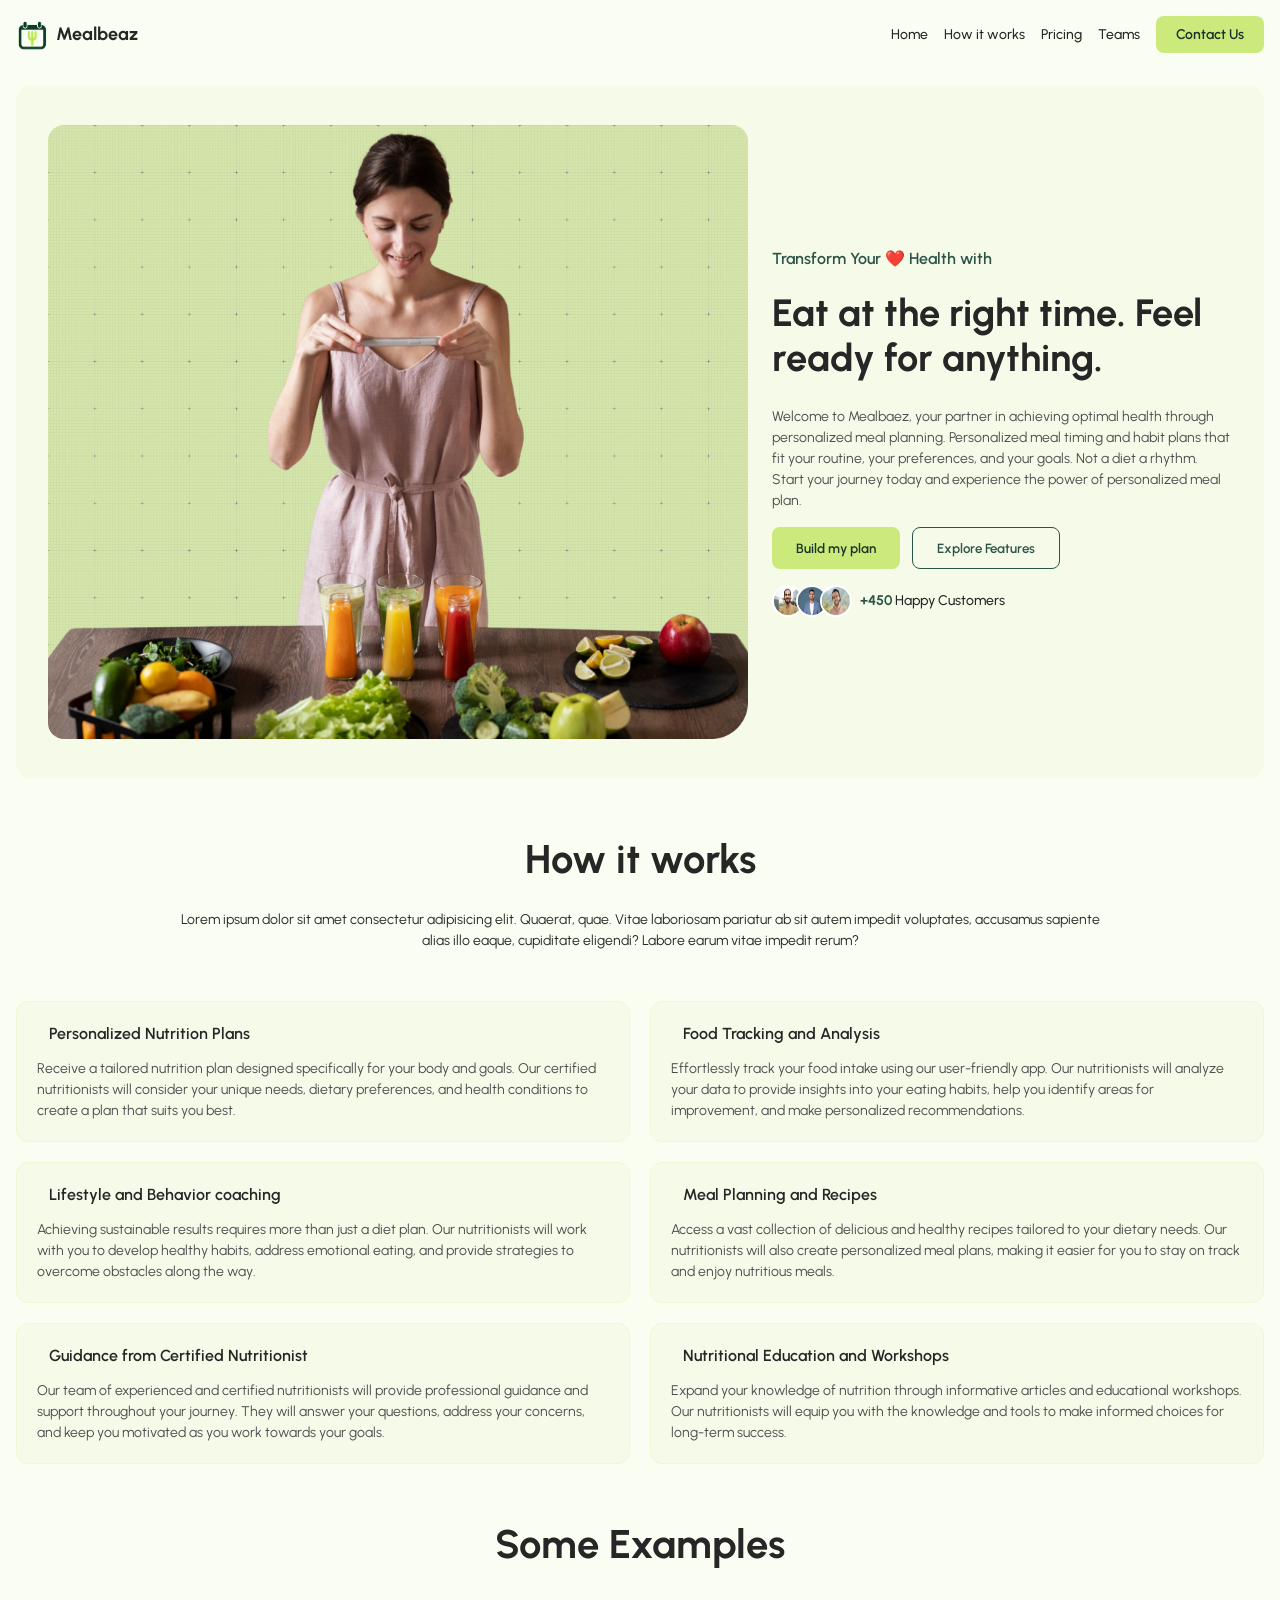
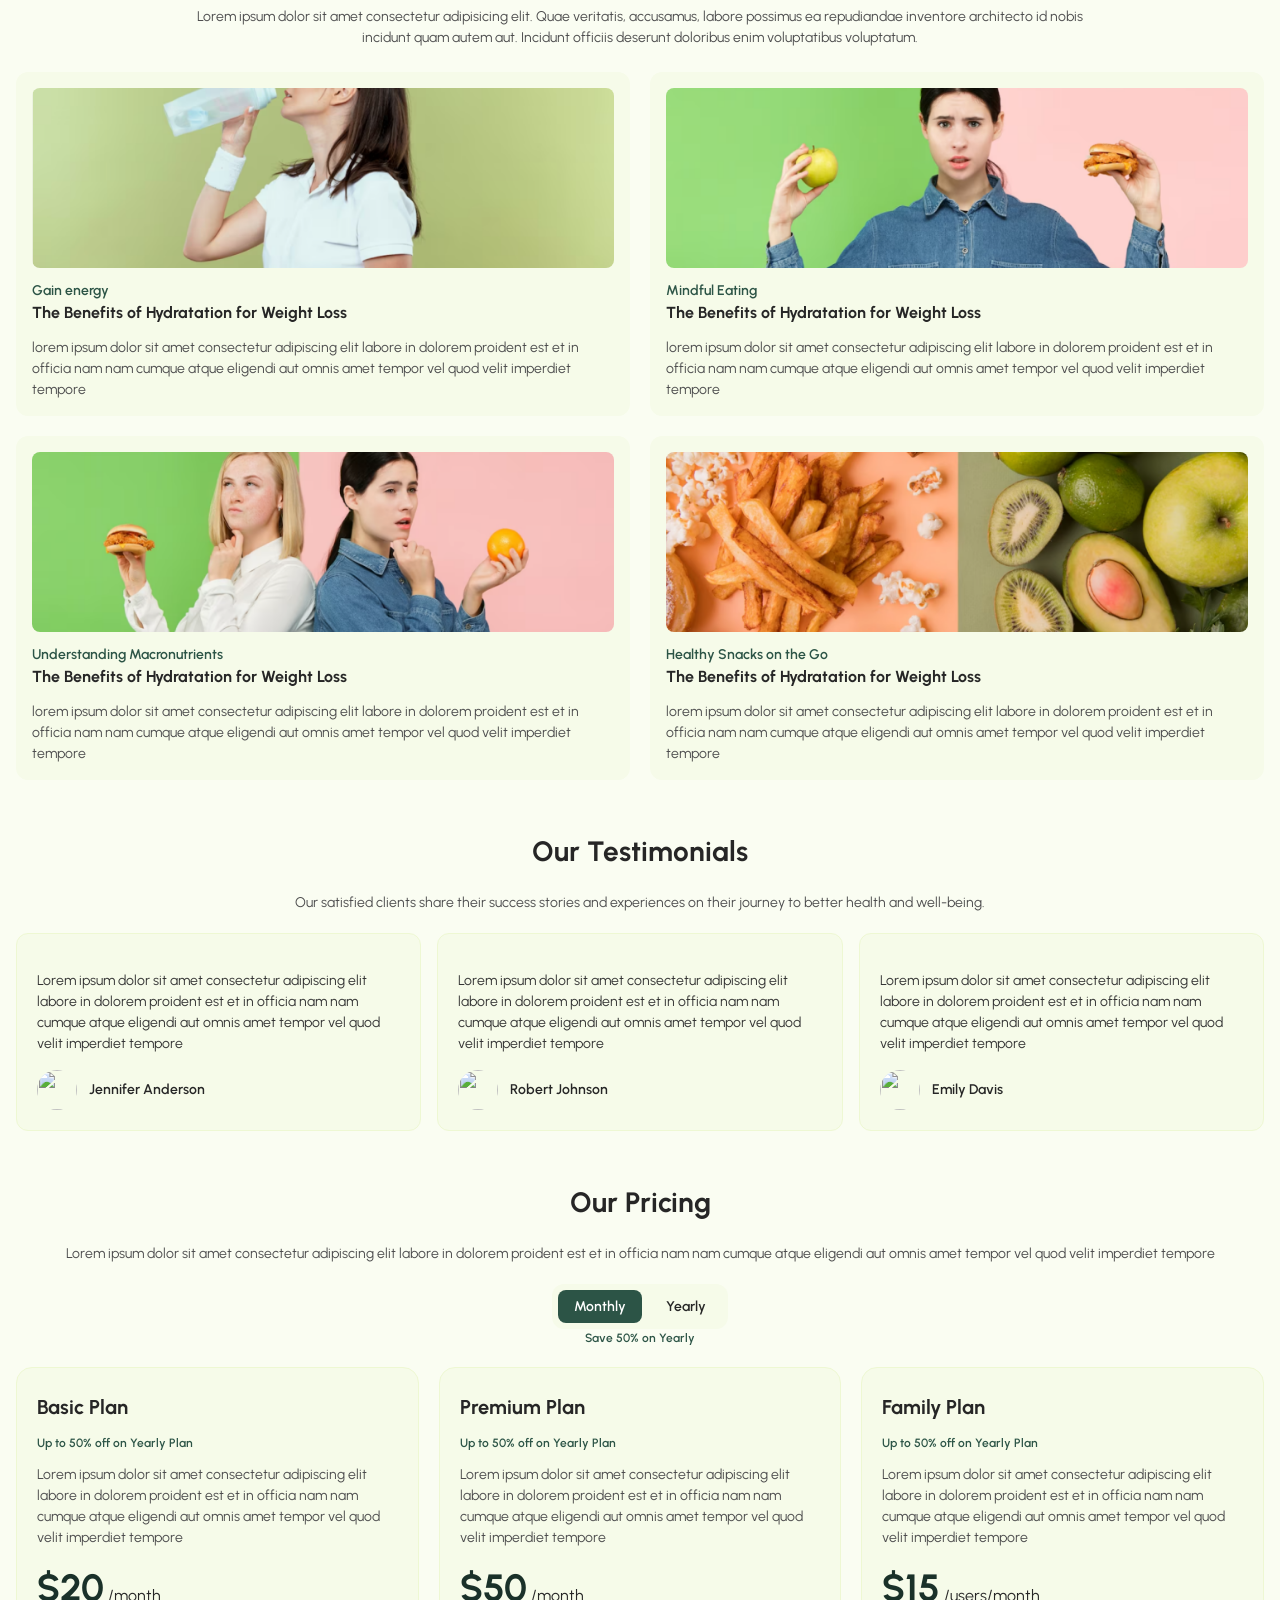
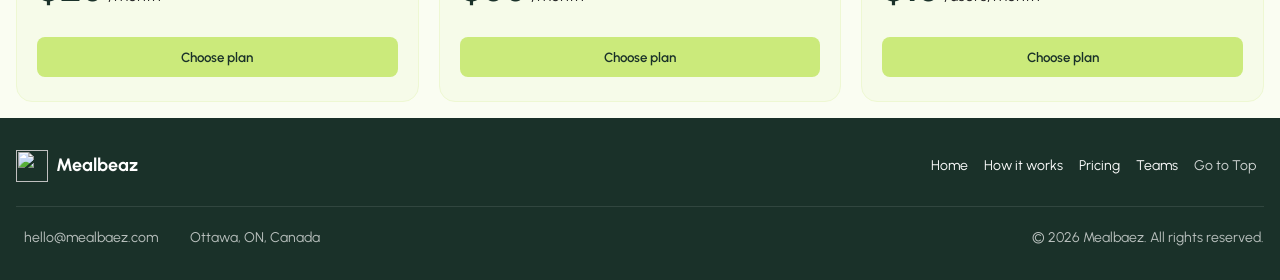
==== commit e25c854f: "team page" ====
--- a/index.html
+++ b/index.html
@@ -15,10 +15,10 @@
             </div>
             <div class="nav-menu">
                 <ul class="nav-list">
-                    <li class="nav-item"><a href="#" class="nav-link">Home</a></li>
-                    <li class="nav-item"><a href="#" class="nav-link">How it works</a></li>
-                    <li class="nav-item"><a href="#" class="nav-link">Pricing</a></li>
-                    <li class="nav-item"><a href="#" class="nav-link">Teams</a></li>
+                    <li class="nav-item"><a href="./index.html" class="nav-link">Home</a></li>
+                    <li class="nav-item"><a href="./process.html" class="nav-link">How it works</a></li>
+                    <li class="nav-item"><a href="./pricing.html" class="nav-link">Pricing</a></li>
+                    <li class="nav-item"><a href="./team.html" class="nav-link">Teams</a></li>
                 </ul>
                 <button class="nav-btn">Contact Us</button>
             </div>
--- a/css/style1.css
+++ b/css/style1.css
@@ -116,8 +116,10 @@
     font-weight: 500;
 }
 
-.nav-link:hover {
+.nav-link:hover,
+.nav-link.active {
     color: var(--color-accent-green);
+    font-weight: 600;
 }
 
 .nav-btn {
@@ -563,6 +565,11 @@
     font-size: var(--font-size-xs);
 }
 
+.footer-logo {
+    width: 32px;
+    height: 32px;
+}
+
 .go-to-top {
     display: flex;
     align-items: center;
@@ -594,6 +601,140 @@
     align-items: center;
     gap: 8px;
 }
+
+/* ==========================================
+   TEAM PAGE SPECIFIC STYLES (FIGMA MATCHING)
+   ========================================== */
+
+.team-hero {
+    display: flex;
+    flex-direction: column;
+    gap: 50px;
+}
+
+.team-intro-card {
+    background-color: var(--color-bg-card);
+    border: 1px solid var(--color-border);
+    border-radius: var(--radius-lg);
+    border-bottom-left-radius: 0;
+    border-bottom-right-radius: 0;
+    padding: 40px 24px;
+    text-align: center;
+    display: flex;
+    flex-direction: column;
+    align-items: center;
+    gap: 20px;
+}
+
+.team-hero-title {
+    font-size: var(--font-size-2xl);
+    font-weight: 600;
+    color: var(--color-text-main);
+    line-height: 1.5;
+}
+
+.team-hero-description {
+    font-size: var(--font-size-xs);
+    font-weight: 500;
+    color: var(--color-text-subtle);
+    line-height: 1.5;
+    max-width: 1200px;
+}
+
+.members-group {
+    display: grid;
+    grid-template-columns: 1fr;
+    gap: 30px;
+}
+
+.member-card {
+    background-color: var(--color-bg-card);
+    border: 1px solid var(--color-border);
+    border-radius: var(--radius-md);
+    overflow: hidden;
+    display: flex;
+    flex-direction: column;
+}
+
+.member-image-wrapper {
+    width: 100%;
+    height: 280px;
+    background-color: var(--color-bg-main);
+}
+
+.member-img {
+    width: 100%;
+    height: 100%;
+    object-fit: cover;
+}
+
+.member-info {
+    padding: 20px;
+    background-color: var(--color-bg-card);
+    display: flex;
+    flex-direction: column;
+    gap: 4px;
+}
+
+.member-name {
+    font-size: var(--font-size-lg);
+    font-weight: 600;
+    color: var(--color-text-main);
+    line-height: 1.2;
+}
+
+.member-role {
+    font-size: var(--font-size-xs);
+    font-weight: 500;
+    color: var(--color-text-subtle);
+    line-height: 1.3;
+}
+
+.cta-section {
+    background-color: var(--color-bg-card);
+    border: 1px solid var(--color-border);
+    border-radius: var(--radius-md);
+    padding: 32px 24px;
+    display: flex;
+    flex-direction: column;
+    gap: 24px;
+    align-items: flex-start;
+}
+
+.cta-content {
+    display: flex;
+    flex-direction: column;
+    gap: 14px;
+}
+
+.cta-title {
+    font-size: var(--font-size-xl);
+    font-weight: 600;
+    color: var(--color-text-main);
+    line-height: 1.5;
+}
+
+.cta-description {
+    font-size: var(--font-size-xs);
+    font-weight: 500;
+    color: var(--color-text-muted);
+    line-height: 1.5;
+}
+
+.cta-btn {
+    background-color: var(--color-primary);
+    color: var(--color-text-main);
+    font-size: var(--font-size-xs);
+    font-weight: 600;
+    padding: 18px 24px;
+    border-radius: var(--radius-sm);
+    width: 100%;
+
+}
+
+/* ==========================================
+   MEDIA QUERIES (RESPONSIVE)
+   ========================================== */
 
 @media (min-width: 768px) {
     .nav-container {
@@ -639,6 +780,22 @@
         grid-template-columns: repeat(2, 1fr);
     }
 
+    .members-group {
+        grid-template-columns: repeat(2, 1fr);
+    }
+
+    .cta-section {
+        flex-direction: row;
+        justify-content: space-between;
+        align-items: center;
+        padding: 48px 40px;
+    }
+
+    .cta-btn {
+        width: auto;
+        white-space: nowrap;
+    }
+
     .footer-nav {
         flex-direction: row;
         justify-content: space-between;
@@ -695,6 +852,35 @@
         font-size: var(--font-size-md);
     }
 
+    .team-intro-card {
+        padding: 80px 100px;
+    }
+
+    .team-hero-title {
+        font-size: var(--font-size-desktop-h2);
+    }
+
+    .team-hero-description {
+        font-size: var(--font-size-md);
+    }
+
+    .members-group {
+        grid-template-columns: repeat(4, 1fr);
+        gap: 30px;
+    }
+
+    .cta-section {
+        padding: 80px;
+    }
+
+    .cta-title {
+        font-size: 34px;
+    }
+
+    .cta-description {
+        font-size: var(--font-size-md);
+    }
+
     .benefits {
         grid-template-columns: repeat(3, 1fr);
         gap: 24px;
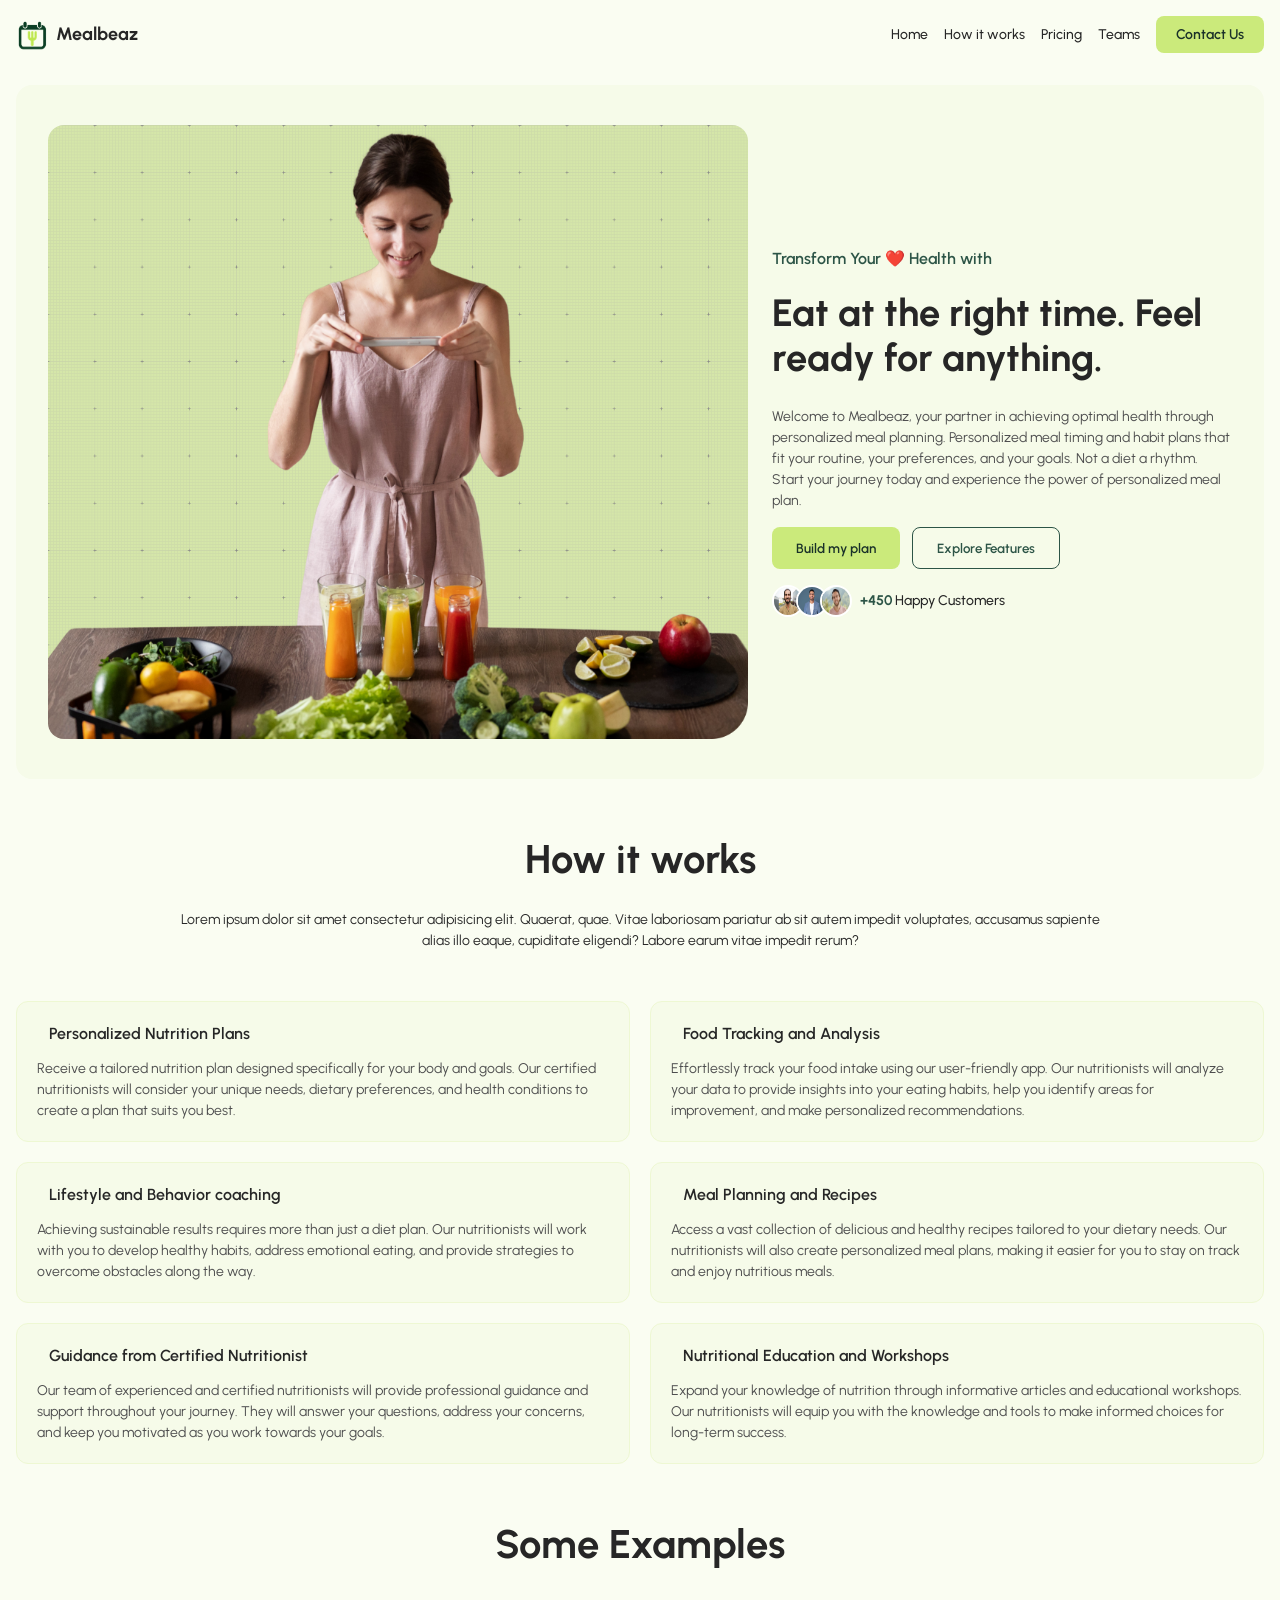
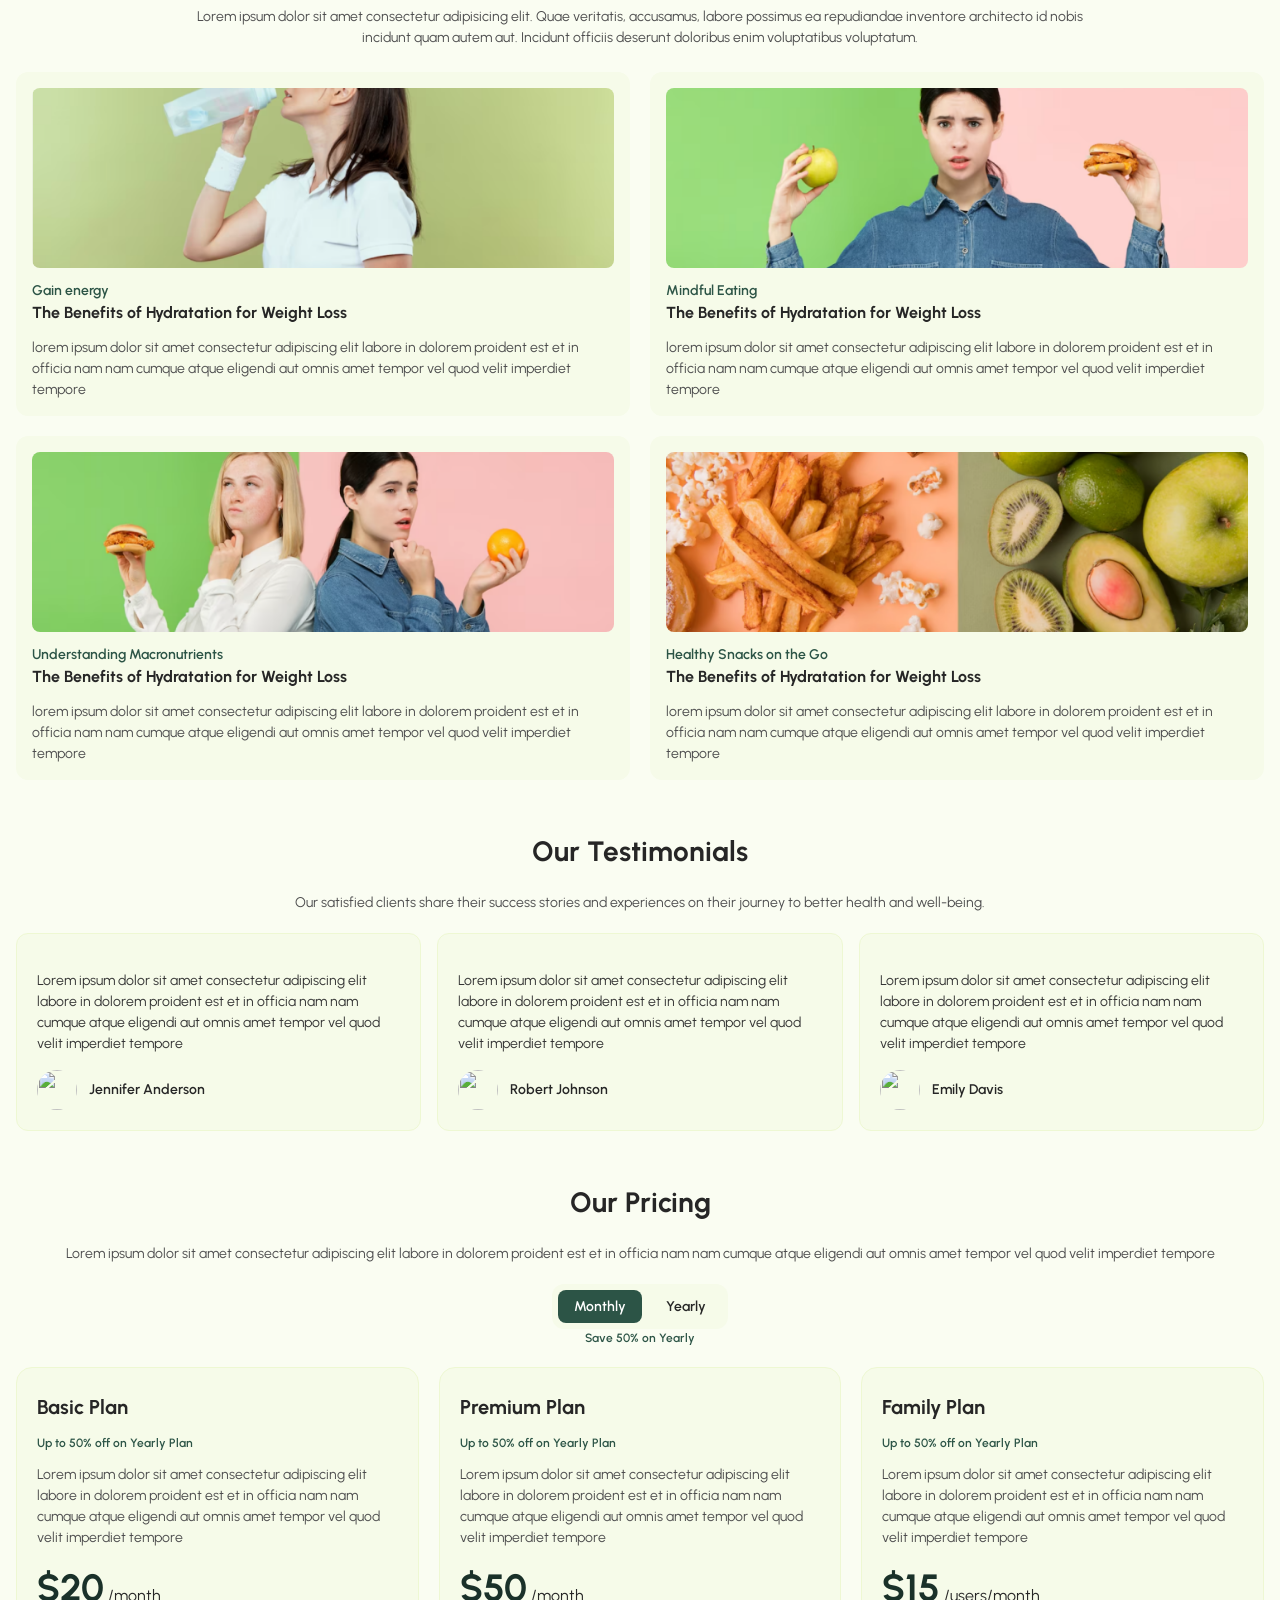
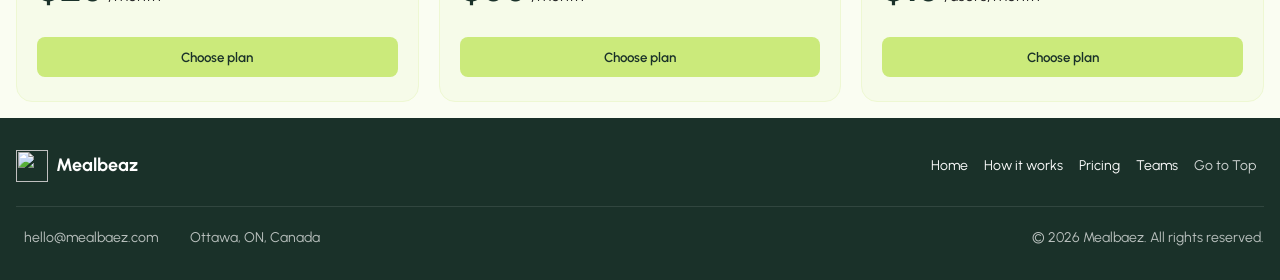
==== commit 2cf61865: "on continue demain" ====
--- a/index.html
+++ b/index.html
@@ -4,13 +4,14 @@
     <meta charset="UTF-8">
     <meta name="viewport" content="width=device-width, initial-scale=1.0">
     <link rel="stylesheet" href="./css/style1.css">
+    <script src="https://unpkg.com/lucide@latest"></script>
     <title>Home</title>
 </head>
 <body>
     <header class="header">
         <nav class="nav-container">
             <div class="nav-brand">
-                <img src="./medias/logo-main.png" alt="" class="nav-logo">
+                <img src="./medias/logo-main.png" alt="Mealbeaz Logo" class="nav-logo">
                 <p class="nav-title">Mealbeaz</p>
             </div>
             <div class="nav-menu">
@@ -24,6 +25,7 @@
             </div>
         </nav>
     </header>
+
     <main class="main-content">
         <div class="main-header">
             <img src="./medias/hearder-image.png" alt="Header Image" class="main-header-img">
@@ -31,7 +33,7 @@
                 <div class="main-header-text-content">
                     <h3 class="main-header-subtitle">Transform Your ❤️ Health with</h3>
                     <h1 class="main-header-title">Eat at the right time. Feel ready for anything.</h1>
-                    <p class="main-header-description">Welcome to Mealbaez, your partner in achieving optimal health through personalized meal planning. Personalized meal timing and habit plans that fit your routine, your preferences, and your goals. Not a diet a rhythm. Start your journey today and experience the power of personalized meal plan.</p>
+                    <p class="main-header-description">Welcome to Mealbeaz, your partner in achieving optimal health through personalized meal planning. Personalized meal timing and habit plans that fit your routine, your preferences, and your goals. Not a diet a rhythm. Start your journey today and experience the power of personalized meal plan.</p>
                 </div>
                 <div class="main-header-buttons">
                     <button class="btn-primary">Build my plan</button>
@@ -39,9 +41,9 @@
                 </div>
                 <div class="main-header-users">
                     <div class="users">
-                        <img src="./medias/avatar1.jpg" alt="" class="user-avatar">
-                        <img src="./medias/avatar2.jpg" alt="" class="user-avatar">
-                        <img src="./medias/avatar3.jpg" alt="" class="user-avatar">
+                        <img src="./medias/avatar1.jpg" alt="User 1" class="user-avatar">
+                        <img src="./medias/avatar2.jpg" alt="User 2" class="user-avatar">
+                        <img src="./medias/avatar3.jpg" alt="User 3" class="user-avatar">
                     </div>
                     <div class="users-count">
                         <p class="users-text"><span class="users-number">+450</span> Happy Customers</p>
@@ -54,6 +56,7 @@
             <h1 class="howork-title">How it works</h1>
             <p class="howork-description">Lorem ipsum dolor sit amet consectetur adipisicing elit. Quaerat, quae. Vitae laboriosam pariatur ab sit autem impedit voluptates, accusamus sapiente alias illo eaque, cupiditate eligendi? Labore earum vitae impedit rerum?</p>
         </div>
+
         <div class="benefits">
             <div class="benefits-block">
                 <div class="benefit-title">
@@ -110,6 +113,7 @@
                 </p>
             </div>
         </div>
+
         <div class="examples">
             <h1 class="examples-title">Some Examples</h1>
             <p class="examples-description">
@@ -156,7 +160,6 @@
                         lorem ipsum dolor sit amet consectetur adipiscing elit labore in dolorem proident est et in officia nam nam cumque atque eligendi aut omnis amet tempor vel quod velit imperdiet tempore
                     </div>
                 </div>
-
             </div>
         </div>
 
@@ -196,6 +199,7 @@
                 </div>
             </div>
         </div>
+
         <div class="pricing">
             <h1 class="pricing-title">Our Pricing</h1>
             <p class="pricing-description">
@@ -203,8 +207,8 @@
             </p>
             <div class="plan-button">
                 <div class="time-plan">
-                    <button class="time-plan-btn active">Monthly</button>
-                    <button class="time-plan-btn">Yearly</button>
+                    <button id="btn-monthly" class="time-plan-btn active">Monthly</button>
+                    <button id="btn-yearly" class="time-plan-btn">Yearly</button>
                 </div>
                 <p class="save-info">Save 50% on Yearly</p>
             </div>
@@ -215,12 +219,10 @@
                     <p class="plan-description">
                         Lorem ipsum dolor sit amet consectetur adipiscing elit labore in dolorem proident est et in officia nam nam cumque atque eligendi aut omnis amet tempor vel quod velit imperdiet tempore
                     </p>
-                    <p class="plan-price-container">
+                    <p class="plan-price-container" id="basic-price">
                         <span class="price">$20</span> /month
                     </p>
-                    <button class="plan-btn">
-                        Choose plan
-                    </button>
+                    <button class="plan-btn">Choose plan</button>
                 </div>
                 <div class="pricing-plan">
                     <h2 class="plan-title">Premium Plan</h2>
@@ -228,12 +230,11 @@
                     <p class="plan-description">
                         Lorem ipsum dolor sit amet consectetur adipiscing elit labore in dolorem proident est et in officia nam nam cumque atque eligendi aut omnis amet tempor vel quod velit imperdiet tempore
                     </p>
-                    <p class="plan-price-container">
+                    <!-- ID "premium-price" ajouté ici -->
+                    <p class="plan-price-container" id="premium-price">
                         <span class="price">$50</span> /month
                     </p>
-                    <button class="plan-btn">
-                        Choose plan
-                    </button>
+                    <button class="plan-btn">Choose plan</button>
                 </div>
                 <div class="pricing-plan">
                     <h2 class="plan-title">Family Plan</h2>
@@ -241,12 +242,11 @@
                     <p class="plan-description">
                         Lorem ipsum dolor sit amet consectetur adipiscing elit labore in dolorem proident est et in officia nam nam cumque atque eligendi aut omnis amet tempor vel quod velit imperdiet tempore
                     </p>
-                    <p class="plan-price-container">
+                    <!-- ID "family-price" (ou ultimate-price) ajouté ici -->
+                    <p class="plan-price-container" id="family-price">
                         <span class="price">$15</span> /users/month
                     </p>
-                    <button class="plan-btn">
-                        Choose plan
-                    </button>
+                    <button class="plan-btn">Choose plan</button>
                 </div>
             </div>
         </div>
@@ -287,5 +287,33 @@
             </div>
         </div>
     </footer>
+
+    <script>
+      if (typeof lucide !== 'undefined') {
+        lucide.createIcons();
+      }
+
+      const btnMonthly = document.getElementById("btn-monthly");
+      const btnYearly = document.getElementById("btn-yearly");
+      const basicPrice = document.getElementById("basic-price");
+      const premiumPrice = document.getElementById("premium-price");
+      const familyPrice = document.getElementById("family-price");
+
+      btnMonthly.addEventListener("click", () => {
+        btnMonthly.classList.add("active");
+        btnYearly.classList.remove("active");
+        basicPrice.innerHTML = '<span class="price">$20</span> /month';
+        premiumPrice.innerHTML = '<span class="price">$50</span> /month';
+        familyPrice.innerHTML = '<span class="price">$15</span> /users/month';
+      });
+
+      btnYearly.addEventListener("click", () => {
+        btnYearly.classList.add("active");
+        btnMonthly.classList.remove("active");
+        basicPrice.innerHTML = '<span class="price">$10</span> /month';
+        premiumPrice.innerHTML = '<span class="price">$25</span> /month';
+        familyPrice.innerHTML = '<span class="price">$7.50</span> /users/month';
+      });
+    </script>
 </body>
 </html>
--- a/css/style1.css
+++ b/css/style1.css
@@ -602,10 +602,6 @@
     gap: 8px;
 }
 
-/* ==========================================
-   TEAM PAGE SPECIFIC STYLES (FIGMA MATCHING)
-   ========================================== */
-
 .team-hero {
     display: flex;
     flex-direction: column;
@@ -732,9 +728,77 @@
 
 }
 
-/* ==========================================
-   MEDIA QUERIES (RESPONSIVE)
-   ========================================== */
+.process {
+    display: flex;
+    flex-direction: column;
+    gap: 40px;
+}
+
+.process-header {
+    display: flex;
+    flex-direction: column;
+    align-items: center;
+    gap: 16px;
+    text-align: center;
+}
+
+.process-group {
+    display: flex;
+    flex-direction: column;
+    gap: 24px;
+}
+
+.process-container {
+    display: flex;
+    flex-direction: row;
+    align-items: flex-start;
+    gap: 20px;
+    width: 100%;
+}
+
+.process-number {
+    font-size: var(--font-size-3xl);
+    font-weight: 700;
+    color: var(--color-accent-green);
+    line-height: 1;
+    min-width: 50px;
+}
+
+.process-content {
+    background-color: var(--color-bg-card);
+    border: 1px solid var(--color-border);
+    border-radius: var(--radius-md);
+    padding: 24px;
+    display: flex;
+    flex-direction: column;
+    gap: 12px;
+    flex: 1;
+}
+
+.process-img {
+    width: 100%;
+    max-height: 200px;
+    object-fit: cover;
+    border-radius: var(--radius-sm);
+}
+
+.process-icon {
+    width: 24px;
+    height: 24px;
+    color: var(--color-accent-green);
+}
+
+.process-heading {
+    font-size: var(--font-size-sm);
+    font-weight: 700;
+    color: var(--color-text-main);
+}
+
+.process-text {
+    font-size: var(--font-size-xs);
+    color: var(--color-text-subtle);
+}
+
 
 @media (min-width: 768px) {
     .nav-container {
@@ -900,4 +964,14 @@
     .footer {
         padding: 40px var(--container-padding-desktop);
     }
+    .process-group {
+        display: grid;
+        grid-template-columns: repeat(2, 1fr);
+        gap: 32px 24px;
+    }
+
+    .process-number {
+        font-size: 48px;
+        min-width: 60px;
+    }
 }
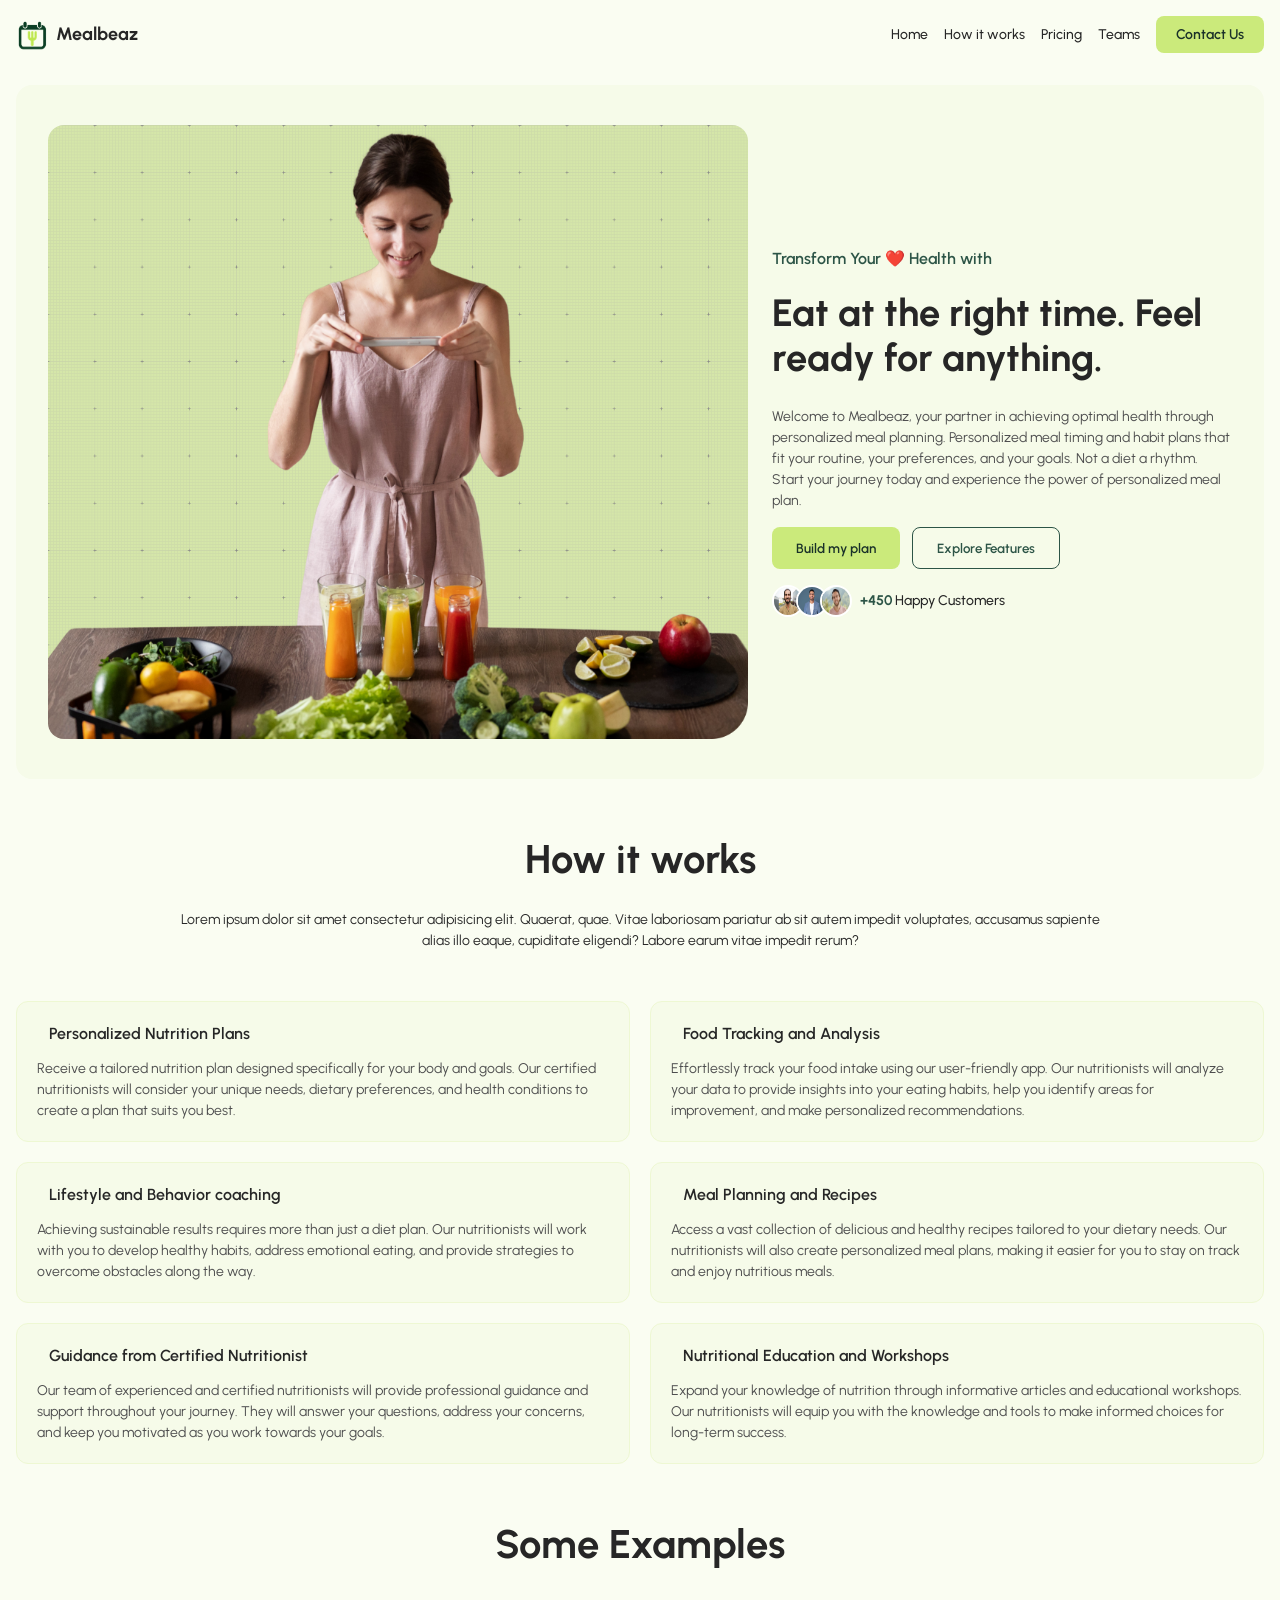
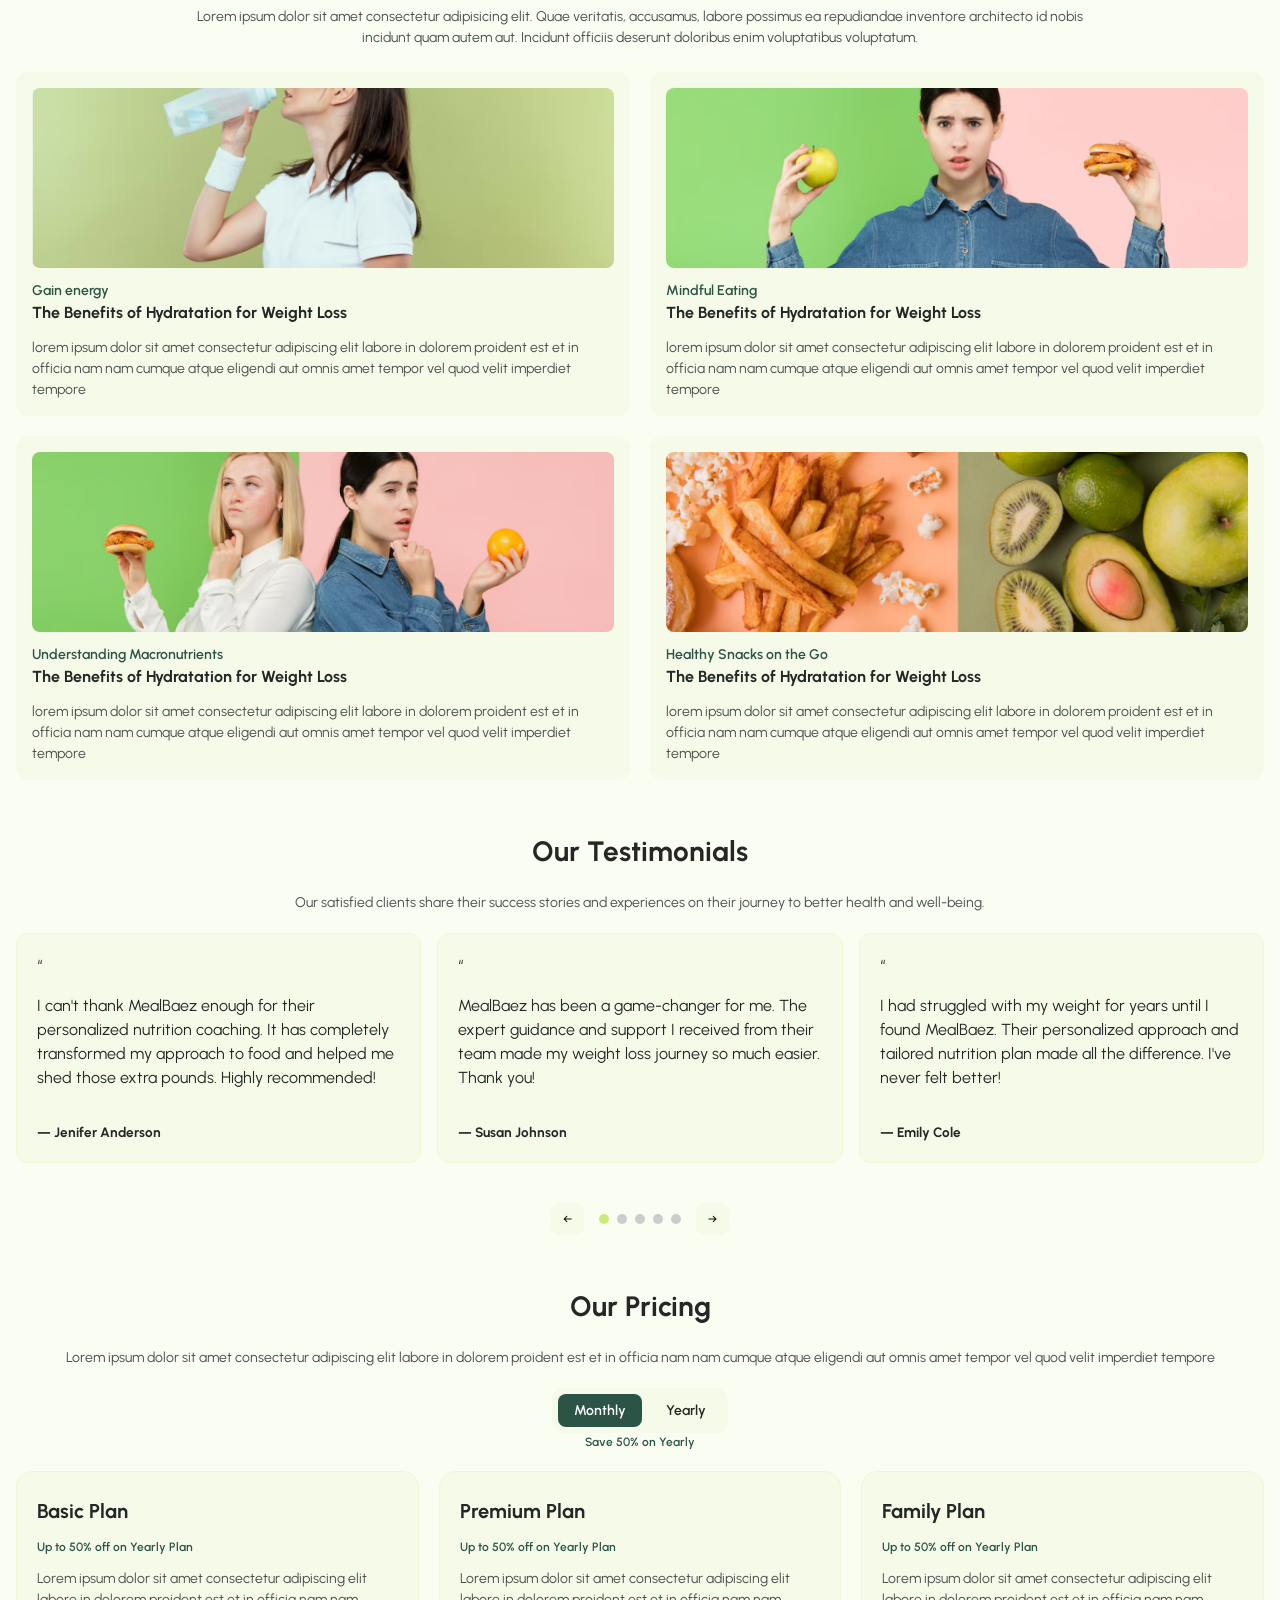
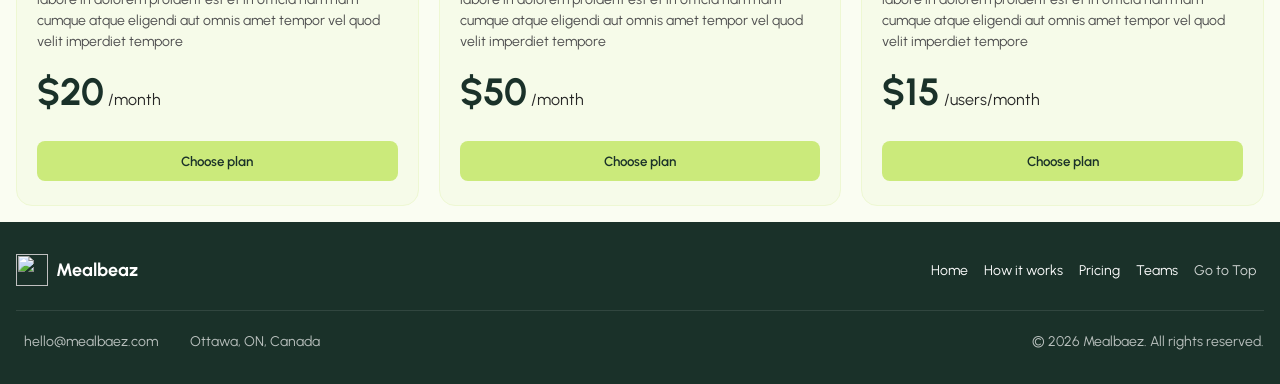
==== commit c525d9bc: "import js" ====
--- a/index.html
+++ b/index.html
@@ -3,7 +3,9 @@
 <head>
     <meta charset="UTF-8">
     <meta name="viewport" content="width=device-width, initial-scale=1.0">
-    <link rel="stylesheet" href="./css/style1.css">
+    <link rel="stylesheet" href="./css/base.css">
+    <link rel="stylesheet" href="./css/components.css">
+    <link rel="stylesheet" href="./css/structure (1).css">
     <script src="https://unpkg.com/lucide@latest"></script>
     <title>Home</title>
 </head>
@@ -21,7 +23,8 @@
                     <li class="nav-item"><a href="./pricing.html" class="nav-link">Pricing</a></li>
                     <li class="nav-item"><a href="./team.html" class="nav-link">Teams</a></li>
                 </ul>
-                <button class="nav-btn">Contact Us</button>
+                <!-- Added btn-contact class -->
+                <button class="nav-btn btn-contact">Contact Us</button>
             </div>
         </nav>
     </header>
@@ -166,37 +169,31 @@
         <div class="testimony">
             <h1 class="testimony-title">Our Testimonials</h1>
             <p class="testimony-description">Our satisfied clients share their success stories and experiences on their journey to better health and well-being.</p>
+            
             <div class="testimony-group">
-                <div class="testimony-container">
-                    <img src="" alt="" class="testimony-img">
-                    <p class="testimony-text">
-                        Lorem ipsum dolor sit amet consectetur adipiscing elit labore in dolorem proident est et in officia nam nam cumque atque eligendi aut omnis amet tempor vel quod velit imperdiet tempore
-                    </p>
-                    <div class="testimony-person">
-                        <img src="" alt="" class="person-avatar">
-                        <p class="person-name">Jennifer Anderson</p>
-                    </div>
-                </div>
-                <div class="testimony-container">
-                    <img src="" alt="" class="testimony-img">
-                    <p class="testimony-text">
-                        Lorem ipsum dolor sit amet consectetur adipiscing elit labore in dolorem proident est et in officia nam nam cumque atque eligendi aut omnis amet tempor vel quod velit imperdiet tempore
-                    </p>
-                    <div class="testimony-person">
-                        <img src="" alt="" class="person-avatar">
-                        <p class="person-name">Robert Johnson</p>
-                    </div>
-                </div>
-                <div class="testimony-container">
-                    <img src="" alt="" class="testimony-img">
-                    <p class="testimony-text">
-                        Lorem ipsum dolor sit amet consectetur adipiscing elit labore in dolorem proident est et in officia nam nam cumque atque eligendi aut omnis amet tempor vel quod velit imperdiet tempore
-                    </p>
-                    <div class="testimony-person">
-                        <img src="" alt="" class="person-avatar">
-                        <p class="person-name">Emily Davis</p>
-                    </div>
-                </div>
+                <!-- Added testimonial-card class for JS targeting -->
+                <div class="testimony-container testimonial-card">
+                    <!-- Content will be injected by JS -->
+                </div>
+                <div class="testimony-container testimonial-card">
+                     <!-- Content will be injected by JS -->
+                </div>
+                <div class="testimony-container testimonial-card">
+                     <!-- Content will be injected by JS -->
+                </div>
+            </div>
+
+            <!-- Added missing Slider Controls for JS -->
+            <div class="slider-controls" style="display: flex; align-items: center; justify-content: center; gap: 15px; margin-top: 20px;">
+                <button class="slider-btn" aria-label="Previous" style="background: var(--color-bg-card); padding: 8px 12px; border-radius: 8px;">&larr;</button>
+                <div class="dots" style="display: flex; gap: 8px;">
+                    <span class="dot active" style="width: 10px; height: 10px; border-radius: 50%; background: var(--color-primary); cursor: pointer;"></span>
+                    <span class="dot" style="width: 10px; height: 10px; border-radius: 50%; background: #ccc; cursor: pointer;"></span>
+                    <span class="dot" style="width: 10px; height: 10px; border-radius: 50%; background: #ccc; cursor: pointer;"></span>
+                    <span class="dot" style="width: 10px; height: 10px; border-radius: 50%; background: #ccc; cursor: pointer;"></span>
+                    <span class="dot" style="width: 10px; height: 10px; border-radius: 50%; background: #ccc; cursor: pointer;"></span>
+                </div>
+                <button class="slider-btn" aria-label="Next" style="background: var(--color-bg-card); padding: 8px 12px; border-radius: 8px;">&rarr;</button>
             </div>
         </div>
 
@@ -213,8 +210,10 @@
                 <p class="save-info">Save 50% on Yearly</p>
             </div>
             <div class="Pricing-group">
-                <div class="pricing-plan">
-                    <h2 class="plan-title">Basic Plan</h2>
+                <!-- Added pricing-card class -->
+                <div class="pricing-plan pricing-card">
+                    <!-- Added plan-name class -->
+                    <h2 class="plan-title plan-name">Basic Plan</h2>
                     <p class="plan-subtitle">Up to 50% off on Yearly Plan</p>
                     <p class="plan-description">
                         Lorem ipsum dolor sit amet consectetur adipiscing elit labore in dolorem proident est et in officia nam nam cumque atque eligendi aut omnis amet tempor vel quod velit imperdiet tempore
@@ -222,31 +221,31 @@
                     <p class="plan-price-container" id="basic-price">
                         <span class="price">$20</span> /month
                     </p>
-                    <button class="plan-btn">Choose plan</button>
-                </div>
-                <div class="pricing-plan">
-                    <h2 class="plan-title">Premium Plan</h2>
+                    <!-- Added btn-plan class -->
+                    <button class="plan-btn btn-plan">Choose plan</button>
+                </div>
+                <div class="pricing-plan pricing-card">
+                    <h2 class="plan-title plan-name">Premium Plan</h2>
                     <p class="plan-subtitle">Up to 50% off on Yearly Plan</p>
                     <p class="plan-description">
                         Lorem ipsum dolor sit amet consectetur adipiscing elit labore in dolorem proident est et in officia nam nam cumque atque eligendi aut omnis amet tempor vel quod velit imperdiet tempore
                     </p>
-                    <!-- ID "premium-price" ajouté ici -->
                     <p class="plan-price-container" id="premium-price">
                         <span class="price">$50</span> /month
                     </p>
-                    <button class="plan-btn">Choose plan</button>
-                </div>
-                <div class="pricing-plan">
-                    <h2 class="plan-title">Family Plan</h2>
+                    <button class="plan-btn btn-plan">Choose plan</button>
+                </div>
+                <div class="pricing-plan pricing-card">
+                    <h2 class="plan-title plan-name">Family Plan</h2>
                     <p class="plan-subtitle">Up to 50% off on Yearly Plan</p>
                     <p class="plan-description">
                         Lorem ipsum dolor sit amet consectetur adipiscing elit labore in dolorem proident est et in officia nam nam cumque atque eligendi aut omnis amet tempor vel quod velit imperdiet tempore
                     </p>
-                    <!-- ID "family-price" (ou ultimate-price) ajouté ici -->
-                    <p class="plan-price-container" id="family-price">
+                    <!-- Renamed ID from family-price to ultimate-price to match JS -->
+                    <p class="plan-price-container" id="ultimate-price">
                         <span class="price">$15</span> /users/month
                     </p>
-                    <button class="plan-btn">Choose plan</button>
+                    <button class="plan-btn btn-plan">Choose plan</button>
                 </div>
             </div>
         </div>
@@ -265,7 +264,8 @@
                     <li class="footer-item"><a href="#" class="footer-link">Pricing</a></li>
                     <li class="footer-item"><a href="#" class="footer-link">Teams</a></li>
                 </ul>
-                <div class="go-to-top">
+                <!-- Added got-to-top class alongside existing go-to-top due to typo in JS -->
+                <div class="go-to-top got-to-top">
                     <p class="go-to-top-text">Go to Top</p>
                     <img src="" alt="" class="go-to-top-icon">
                 </div>
@@ -288,32 +288,11 @@
         </div>
     </footer>
 
+    <script src="index.JS"></script>
     <script>
-      if (typeof lucide !== 'undefined') {
-        lucide.createIcons();
-      }
-
-      const btnMonthly = document.getElementById("btn-monthly");
-      const btnYearly = document.getElementById("btn-yearly");
-      const basicPrice = document.getElementById("basic-price");
-      const premiumPrice = document.getElementById("premium-price");
-      const familyPrice = document.getElementById("family-price");
-
-      btnMonthly.addEventListener("click", () => {
-        btnMonthly.classList.add("active");
-        btnYearly.classList.remove("active");
-        basicPrice.innerHTML = '<span class="price">$20</span> /month';
-        premiumPrice.innerHTML = '<span class="price">$50</span> /month';
-        familyPrice.innerHTML = '<span class="price">$15</span> /users/month';
-      });
-
-      btnYearly.addEventListener("click", () => {
-        btnYearly.classList.add("active");
-        btnMonthly.classList.remove("active");
-        basicPrice.innerHTML = '<span class="price">$10</span> /month';
-        premiumPrice.innerHTML = '<span class="price">$25</span> /month';
-        familyPrice.innerHTML = '<span class="price">$7.50</span> /users/month';
-      });
+        if (typeof lucide !== 'undefined') {
+            lucide.createIcons();
+        }
     </script>
 </body>
 </html>
--- a/css/base.css
+++ b/css/base.css
@@ -0,0 +1,113 @@
+@import url('https://fonts.googleapis.com/css2?family=Urbanist:wght@400;500;600;700&family=Parkinsans:wght@500&display=swap');
+
+:root {
+--color-bg-main: #FAFDF2;
+--color-bg-card: #F6FBE9;
+--color-bg-card-alt: #E5F5BD;
+--color-primary: #CBEA7B;
+--color-primary-dark: #DCF1A7;
+--color-accent-green: #2C5446;
+--color-accent-dark: #1A3129;
+--color-text-main: #262626;
+--color-text-muted: #333333;
+--color-text-subtle: #4C4C4D;
+--color-white: #FFFFFF;
+
+--color-border: #EEF8D3;
+--color-border-dark: #2C5446;
+
+--font-family: 'Urbanist', sans-serif;
+--font-family-title: 'Parkinsans', sans-serif;
+
+--font-size-xs: 14px;
+--font-size-sm: 16px;
+--font-size-md: 18px;
+--font-size-lg: 20px;
+--font-size-xl: 22px;
+--font-size-2xl: 28px;
+--font-size-3xl: 38px;
+--font-size-4xl: 40px;
+--font-size-desktop-hero: 58px;
+--font-size-desktop-h1: 50px;
+--font-size-desktop-h2: 48px;
+
+--radius-sm: 8px;
+--radius-md: 12px;
+--radius-lg: 16px;
+--radius-full: 9999px;
+
+--container-padding: 16px;
+--container-padding-desktop: 162px;
+--section-gap: 50px;
+--section-gap-desktop: 120px;
+
+
+}
+
+* {
+box-sizing: border-box;
+margin: 0;
+padding: 0;
+}
+
+body {
+font-family: var(--font-family);
+background-color: var(--color-bg-main);
+color: var(--color-text-main);
+line-height: 1.5;
+-webkit-font-smoothing: antialiased;
+}
+
+img {
+max-width: 100%;
+display: block;
+}
+
+a {
+text-decoration: none;
+color: inherit;
+}
+
+button {
+font-family: var(--font-family);
+cursor: pointer;
+border: none;
+outline: none;
+transition: all 0.2s ease-in-out;
+}
+
+/* Global Container */
+.main-content {
+display: flex;
+flex-direction: column;
+gap: var(--section-gap);
+padding: var(--container-padding);
+max-width: 1920px;
+margin: 0 auto;
+}
+
+/* Base Buttons */
+.btn-primary {
+background-color: var(--color-primary);
+color: var(--color-accent-dark);
+font-weight: 600;
+padding: 12px 24px;
+border-radius: var(--radius-sm);
+}
+
+.btn-secondary {
+background-color: transparent;
+border: 1px solid var(--color-accent-green);
+color: var(--color-accent-green);
+font-weight: 600;
+padding: 12px 24px;
+border-radius: var(--radius-sm);
+}
+
+/* Responsiveness - Base Main Content */
+@media (min-width: 1440px) {
+.main-content {
+padding: 0 var(--container-padding-desktop);
+gap: var(--section-gap-desktop);
+}
+}
--- a/css/components.css
+++ b/css/components.css
@@ -0,0 +1,610 @@
+.main-header-users {
+    display: flex;
+    flex-direction: row;
+    align-items: center;
+    gap: 8px;
+    width: 100%;
+}
+
+.users {
+    display: flex;
+    justify-content: center;
+}
+
+.user-avatar {
+    width: 32px;
+    height: 32px;
+    border-radius: var(--radius-full);
+    border: 2px solid var(--color-white);
+    margin-left: -8px;
+}
+
+.users .user-avatar:first-child {
+    margin-left: 0;
+}
+
+.users-count {
+    display: flex;
+    align-items: center;
+    gap: 8px;
+    font-size: var(--font-size-xs);
+    font-weight: 500;
+}
+
+.users-number {
+    font-weight: 700;
+    color: var(--color-accent-green);
+}
+
+.howork {
+    display: flex;
+    flex-direction: column;
+    justify-content: center;
+    align-items: center;
+    gap: 20px;
+}
+
+.howork-title {
+    font-size: var(--font-size-4xl);
+    font-weight: 700;
+}
+
+.howork-description {
+    font-size: var(--font-size-xs);
+    width: 75%;
+    text-align: center;
+}
+
+.process {
+    display: flex;
+    flex-direction: column;
+    gap: 40px;
+}
+
+.process-header {
+    display: flex;
+    flex-direction: column;
+    align-items: center;
+    gap: 16px;
+    text-align: center;
+}
+
+.process-group {
+    display: flex;
+    flex-direction: column;
+    gap: 24px;
+}
+
+.process-container {
+    display: flex;
+    flex-direction: row;
+    align-items: flex-start;
+    gap: 20px;
+    width: 100%;
+}
+
+.process-number {
+    font-size: var(--font-size-3xl);
+    font-weight: 700;
+    color: var(--color-accent-green);
+    line-height: 1;
+    min-width: 50px;
+}
+
+.process-content {
+    background-color: var(--color-bg-card);
+    border: 1px solid var(--color-border);
+    border-radius: var(--radius-md);
+    padding: 24px;
+    display: flex;
+    flex-direction: column;
+    gap: 12px;
+    flex: 1;
+}
+
+.process-img {
+    width: 100%;
+    max-height: 200px;
+    object-fit: cover;
+    border-radius: var(--radius-sm);
+}
+
+.process-icon {
+    width: 24px;
+    height: 24px;
+    color: var(--color-accent-green);
+}
+
+.process-heading {
+font-size: var(--font-size-sm);
+font-weight: 700;
+color: var(--color-text-main);
+}
+
+.process-text {
+font-size: var(--font-size-xs);
+color: var(--color-text-subtle);
+}
+
+.benefits {
+display: flex;
+flex-direction: column;
+gap: 20px;
+}
+
+.benefits-block {
+background-color: var(--color-bg-card);
+border: 1px solid var(--color-border);
+padding: 20px;
+border-radius: var(--radius-md);
+display: flex;
+flex-direction: column;
+gap: 12px;
+}
+
+.benefit-title {
+display: flex;
+align-items: center;
+gap: 12px;
+font-weight: 600;
+font-size: var(--font-size-sm);
+color: var(--color-text-main);
+}
+
+.benefit-description {
+font-size: var(--font-size-xs);
+color: var(--color-text-subtle);
+}
+
+.examples {
+display: flex;
+flex-direction: column;
+justify-content: center;
+align-items: center;
+gap: 24px;
+}
+
+.examples-title {
+font-size: var(--font-size-4xl);
+font-weight: 700;
+margin-bottom: 8px;
+}
+
+.examples-description {
+width: 75%;
+text-align: center;
+font-size: var(--font-size-xs);
+color: var(--color-text-subtle);
+}
+
+.examples-group {
+display: flex;
+flex-direction: column;
+gap: 20px;
+}
+
+.examples-container {
+background-color: var(--color-bg-card);
+border-radius: var(--radius-md);
+padding: 16px;
+display: flex;
+flex-direction: column;
+gap: 12px;
+}
+
+.example-img {
+border-radius: var(--radius-sm);
+width: 100%;
+height: 180px;
+object-fit: cover;
+}
+
+.example-category {
+font-size: var(--font-size-xs);
+color: var(--color-accent-green);
+font-weight: 600;
+}
+
+.example-heading {
+font-size: var(--font-size-sm);
+font-weight: 700;
+color: var(--color-text-main);
+}
+
+.example-text {
+font-size: var(--font-size-xs);
+color: var(--color-text-subtle);
+}
+
+/* Testimony Component */
+.testimony {
+display: flex;
+flex-direction: column;
+justify-content: center;
+align-items: center;
+gap: 20px;
+}
+
+.testimony-title {
+font-size: var(--font-size-2xl);
+font-weight: 700;
+}
+
+.testimony-description {
+font-size: var(--font-size-xs);
+color: var(--color-text-subtle);
+}
+
+.testimony-group {
+display: flex;
+flex-direction: column;
+gap: 16px;
+}
+
+.testimony-container {
+background-color: var(--color-bg-card);
+border: 1px solid var(--color-border);
+padding: 20px;
+border-radius: var(--radius-md);
+display: flex;
+flex-direction: column;
+gap: 16px;
+}
+
+.testimony-text {
+font-size: var(--font-size-xs);
+color: var(--color-text-muted);
+}
+
+.testimony-person {
+display: flex;
+align-items: center;
+gap: 12px;
+font-weight: 600;
+font-size: var(--font-size-xs);
+}
+
+.person-avatar {
+width: 40px;
+height: 40px;
+border-radius: var(--radius-full);
+}
+
+/* Pricing Component */
+.pricing {
+display: flex;
+flex-direction: column;
+justify-content: center;
+align-items: center;
+gap: 20px;
+}
+
+.pricing-title {
+font-size: var(--font-size-2xl);
+font-weight: 700;
+}
+
+.pricing-description {
+font-size: var(--font-size-xs);
+color: var(--color-text-subtle);
+}
+
+.plan-button {
+display: flex;
+flex-direction: column;
+align-items: center;
+justify-content: center;
+}
+
+.time-plan {
+display: flex;
+align-items: center;
+justify-content: center;
+gap: 8px;
+background-color: var(--color-bg-card);
+padding: 6px;
+border-radius: var(--radius-md);
+width: fit-content;
+margin: 0 auto;
+}
+
+.time-plan-btn {
+padding: 8px 16px;
+font-size: var(--font-size-xs);
+font-weight: 600;
+border-radius: var(--radius-sm);
+background: transparent;
+color: var(--color-text-main);
+}
+
+.time-plan-btn.active {
+background-color: var(--color-accent-green);
+color: var(--color-white);
+}
+
+.save-info {
+font-size: 12px;
+color: var(--color-accent-green);
+font-weight: 600;
+}
+
+.Pricing-group {
+display: flex;
+flex-direction: column;
+gap: 20px;
+}
+
+.pricing-plan {
+background-color: var(--color-bg-card);
+border: 1px solid var(--color-border);
+padding: 24px 20px;
+border-radius: var(--radius-lg);
+display: flex;
+flex-direction: column;
+gap: 12px;
+}
+
+.plan-title {
+font-size: var(--font-size-lg);
+font-weight: 700;
+}
+
+.plan-subtitle {
+font-size: 12px;
+color: var(--color-accent-green);
+font-weight: 600;
+}
+
+.plan-description {
+font-size: var(--font-size-xs);
+color: var(--color-text-subtle);
+}
+
+.price {
+font-size: var(--font-size-3xl);
+font-weight: 700;
+color: var(--color-accent-dark);
+}
+
+.plan-btn {
+background-color: var(--color-primary);
+color: var(--color-accent-dark);
+font-weight: 600;
+padding: 12px;
+border-radius: var(--radius-sm);
+margin-top: 8px;
+}
+
+/* Team Page Components */
+.team-hero {
+display: flex;
+flex-direction: column;
+gap: 50px;
+}
+
+.team-intro-card {
+background-color: var(--color-bg-card);
+border: 1px solid var(--color-border);
+border-radius: var(--radius-lg);
+border-bottom-left-radius: 0;
+border-bottom-right-radius: 0;
+padding: 40px 24px;
+text-align: center;
+display: flex;
+flex-direction: column;
+align-items: center;
+gap: 20px;
+}
+
+.team-hero-title {
+font-size: var(--font-size-2xl);
+font-weight: 600;
+color: var(--color-text-main);
+line-height: 1.5;
+}
+
+.team-hero-description {
+font-size: var(--font-size-xs);
+font-weight: 500;
+color: var(--color-text-subtle);
+line-height: 1.5;
+max-width: 1200px;
+}
+
+.members-group {
+display: grid;
+grid-template-columns: 1fr;
+gap: 30px;
+}
+
+.member-card {
+background-color: var(--color-bg-card);
+border: 1px solid var(--color-border);
+border-radius: var(--radius-md);
+overflow: hidden;
+display: flex;
+flex-direction: column;
+}
+
+.member-image-wrapper {
+width: 100%;
+height: 280px;
+background-color: var(--color-bg-main);
+}
+
+.member-img {
+width: 100%;
+height: 100%;
+object-fit: cover;
+}
+
+.member-info {
+padding: 20px;
+background-color: var(--color-bg-card);
+display: flex;
+flex-direction: column;
+gap: 4px;
+}
+
+.member-name {
+font-size: var(--font-size-lg);
+font-weight: 600;
+color: var(--color-text-main);
+line-height: 1.2;
+}
+
+.member-role {
+font-size: var(--font-size-xs);
+font-weight: 500;
+color: var(--color-text-subtle);
+line-height: 1.3;
+}
+
+/* Call to Action Section */
+.cta-section {
+background-color: var(--color-bg-card);
+border: 1px solid var(--color-border);
+border-radius: var(--radius-md);
+padding: 32px 24px;
+display: flex;
+flex-direction: column;
+gap: 24px;
+align-items: flex-start;
+}
+
+.cta-content {
+display: flex;
+flex-direction: column;
+gap: 14px;
+}
+
+.cta-title {
+font-size: var(--font-size-xl);
+font-weight: 600;
+color: var(--color-text-main);
+line-height: 1.5;
+}
+
+.cta-description {
+font-size: var(--font-size-xs);
+font-weight: 500;
+color: var(--color-text-muted);
+line-height: 1.5;
+}
+
+.cta-btn {
+background-color: var(--color-primary);
+color: var(--color-text-main);
+font-size: var(--font-size-xs);
+font-weight: 600;
+padding: 18px 24px;
+border-radius: var(--radius-sm);
+width: 100%;
+}
+
+/* Components Media Queries */
+@media (min-width: 768px) {
+.benefits {
+display: grid;
+grid-template-columns: repeat(2, 1fr);
+}
+
+.examples-group {
+    display: grid;
+    grid-template-columns: repeat(2, 1fr);
+}
+
+.Pricing-group {
+    display: grid;
+    grid-template-columns: repeat(2, 1fr);
+}
+
+.members-group {
+    grid-template-columns: repeat(2, 1fr);
+}
+
+.cta-section {
+    flex-direction: row;
+    justify-content: space-between;
+    align-items: center;
+    padding: 48px 40px;
+}
+
+.cta-btn {
+    width: auto;
+    white-space: nowrap;
+}
+
+
+}
+
+@media (min-width: 1024px) {
+.testimony-group {
+display: grid;
+grid-template-columns: repeat(3, 1fr);
+}
+
+.Pricing-group {
+    grid-template-columns: repeat(3, 1fr);
+}
+
+
+}
+
+@media (min-width: 1440px) {
+    .team-intro-card {
+    padding: 80px 100px;
+    }
+
+    .team-hero-title {
+        font-size: var(--font-size-desktop-h2);
+    }
+
+    .team-hero-description {
+        font-size: var(--font-size-md);
+    }
+
+    .members-group {
+        grid-template-columns: repeat(4, 1fr);
+        gap: 30px;
+    }
+
+    .cta-section {
+        padding: 80px;
+    }
+
+    .cta-title {
+        font-size: 34px;
+    }
+
+    .cta-description {
+        font-size: var(--font-size-md);
+    }
+
+    .benefits {
+        grid-template-columns: repeat(3, 1fr);
+        gap: 24px;
+    }
+
+    .examples-title,
+    .testimony-title,
+    .pricing-title {
+        font-size: var(--font-size-desktop-h1);
+    }
+
+    .examples-group {
+        grid-template-columns: repeat(4, 1fr);
+        gap: 20px;
+    }
+
+    .process-group {
+        display: grid;
+        grid-template-columns: repeat(2, 1fr);
+        gap: 32px 24px;
+    }
+
+    .process-number {
+        font-size: 48px;
+        min-width: 60px;
+    }
+}
--- a/css/structure (1).css
+++ b/css/structure (1).css
@@ -0,0 +1,273 @@
+.header {
+width: 100%;
+background-color: var(--color-bg-main);
+padding: 16px var(--container-padding);
+}
+
+.header .nav-logo {
+width: 32px;
+height: 32px;
+}
+
+.nav-container {
+display: flex;
+flex-direction: column;
+gap: 16px;
+align-items: center;
+}
+
+.nav-brand {
+display: flex;
+align-items: center;
+gap: 8px;
+font-weight: 700;
+font-size: var(--font-size-md);
+}
+
+.nav-menu {
+display: flex;
+flex-direction: column;
+align-items: center;
+gap: 16px;
+width: 100%;
+}
+
+.nav-list {
+display: flex;
+list-style: none;
+gap: 16px;
+font-size: var(--font-size-xs);
+font-weight: 500;
+}
+
+.nav-link:hover,
+.nav-link.active {
+color: var(--color-accent-green);
+font-weight: 600;
+}
+
+.nav-btn {
+background-color: var(--color-primary);
+color: var(--color-accent-dark);
+font-weight: 600;
+font-size: var(--font-size-xs);
+padding: 10px 20px;
+border-radius: var(--radius-sm);
+width: 100%;
+}
+
+/* Main Hero Header */
+.main-header {
+display: flex;
+flex-direction: row;
+gap: 24px;
+text-align: center;
+align-items: center;
+background-color: var(--color-bg-card);
+padding: 24px 16px;
+border-radius: var(--radius-lg);
+}
+
+.main-header-img {
+width: 100%;
+max-width: 700px;
+height: auto;
+border-radius: var(--radius-lg);
+}
+
+.main-header-text {
+display: flex;
+flex-direction: column;
+align-items: flex-start;
+gap: 16px;
+max-width: 600px;
+}
+
+.main-header-text-content {
+display: flex;
+flex-direction: column;
+align-items: flex-start;
+gap: 12px;
+width: 100%;
+}
+
+.main-header-subtitle {
+font-size: var(--font-size-sm);
+font-weight: 600;
+color: var(--color-accent-green);
+margin-bottom: 8px;
+text-align: left;
+}
+
+.main-header-title {
+font-size: var(--font-size-2xl);
+font-weight: 700;
+color: var(--color-text-main);
+line-height: 1.2;
+margin-bottom: 12px;
+align-items: flex-start;
+text-align: left;
+}
+
+.main-header-description {
+font-size: var(--font-size-xs);
+color: var(--color-text-subtle);
+text-align: left;
+}
+
+.main-header-buttons {
+display: flex;
+flex-direction: column;
+gap: 12px;
+width: 100%;
+}
+
+/* Footer Section */
+.footer {
+background-color: var(--color-accent-dark);
+color: var(--color-white);
+padding: 32px var(--container-padding);
+display: flex;
+flex-direction: column;
+gap: 24px;
+}
+
+.footer-nav {
+display: flex;
+flex-direction: column;
+gap: 20px;
+}
+
+.footer-brand {
+display: flex;
+align-items: center;
+gap: 8px;
+font-weight: 700;
+font-size: var(--font-size-md);
+}
+
+.footer-logo {
+width: 32px;
+height: 32px;
+}
+
+.footer-menu {
+display: flex;
+flex-direction: column;
+gap: 16px;
+}
+
+.footer-list {
+display: flex;
+flex-wrap: wrap;
+gap: 16px;
+list-style: none;
+font-size: var(--font-size-xs);
+}
+
+.go-to-top {
+display: flex;
+align-items: center;
+gap: 8px;
+cursor: pointer;
+font-size: var(--font-size-xs);
+opacity: 0.8;
+}
+
+.contact {
+border-top: 1px solid rgba(255, 255, 255, 0.1);
+padding-top: 20px;
+display: flex;
+flex-direction: column;
+gap: 16px;
+font-size: var(--font-size-xs);
+color: rgba(255, 255, 255, 0.7);
+}
+
+.contact-details {
+display: flex;
+flex-direction: column;
+gap: 12px;
+}
+
+.email,
+.location {
+display: flex;
+align-items: center;
+gap: 8px;
+}
+
+/* Layout Media Queries */
+@media (min-width: 768px) {
+    .nav-container {
+        flex-direction: row;
+        justify-content: space-between;
+    }
+
+    .nav-menu {
+        flex-direction: row;
+        width: auto;
+    }
+
+    .nav-btn {
+        width: auto;
+    }
+
+    .main-header {
+        padding: 40px 32px;
+    }
+
+    .main-header-title {
+        font-size: var(--font-size-3xl);
+    }
+
+    .main-header-buttons {
+        flex-direction: row;
+        justify-content: center;
+        width: auto;
+    }
+
+    .footer-nav {
+        flex-direction: row;
+        justify-content: space-between;
+        align-items: center;
+    }
+
+    .footer-menu {
+        flex-direction: row;
+        align-items: center;
+    }
+
+    .contact {
+        flex-direction: row;
+        justify-content: space-between;
+        align-items: center;
+    }
+
+    .contact-details {
+        flex-direction: row;
+        gap: 24px;
+    }
+}
+
+@media (min-width: 1440px) {
+    .header {
+        padding: 24px var(--container-padding-desktop);
+    }
+
+    .main-header {
+        padding: 60px 40px;
+    }
+
+    .main-header-title {
+        font-size: var(--font-size-desktop-hero);
+    }
+
+    .main-header-description {
+        font-size: var(--font-size-md);
+    }
+
+    .footer {
+        padding: 40px var(--container-padding-desktop);
+    }
+}
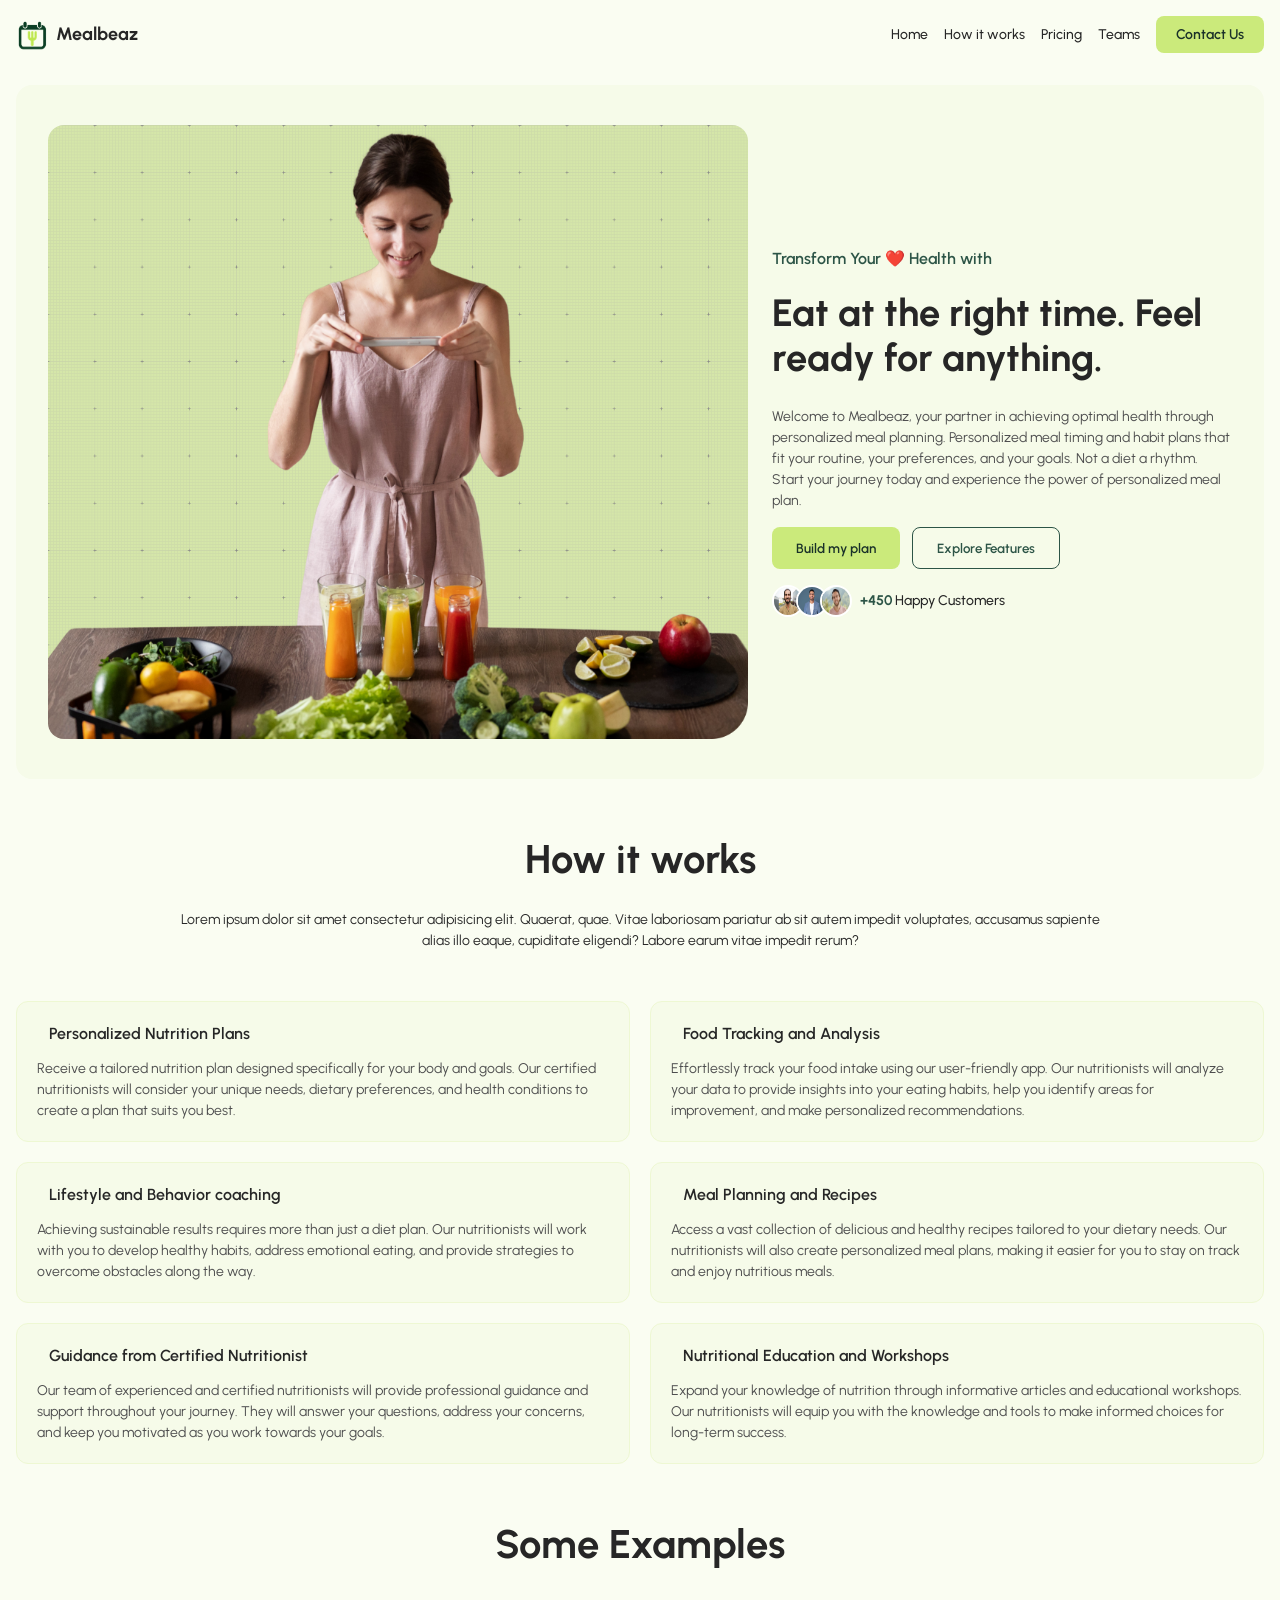
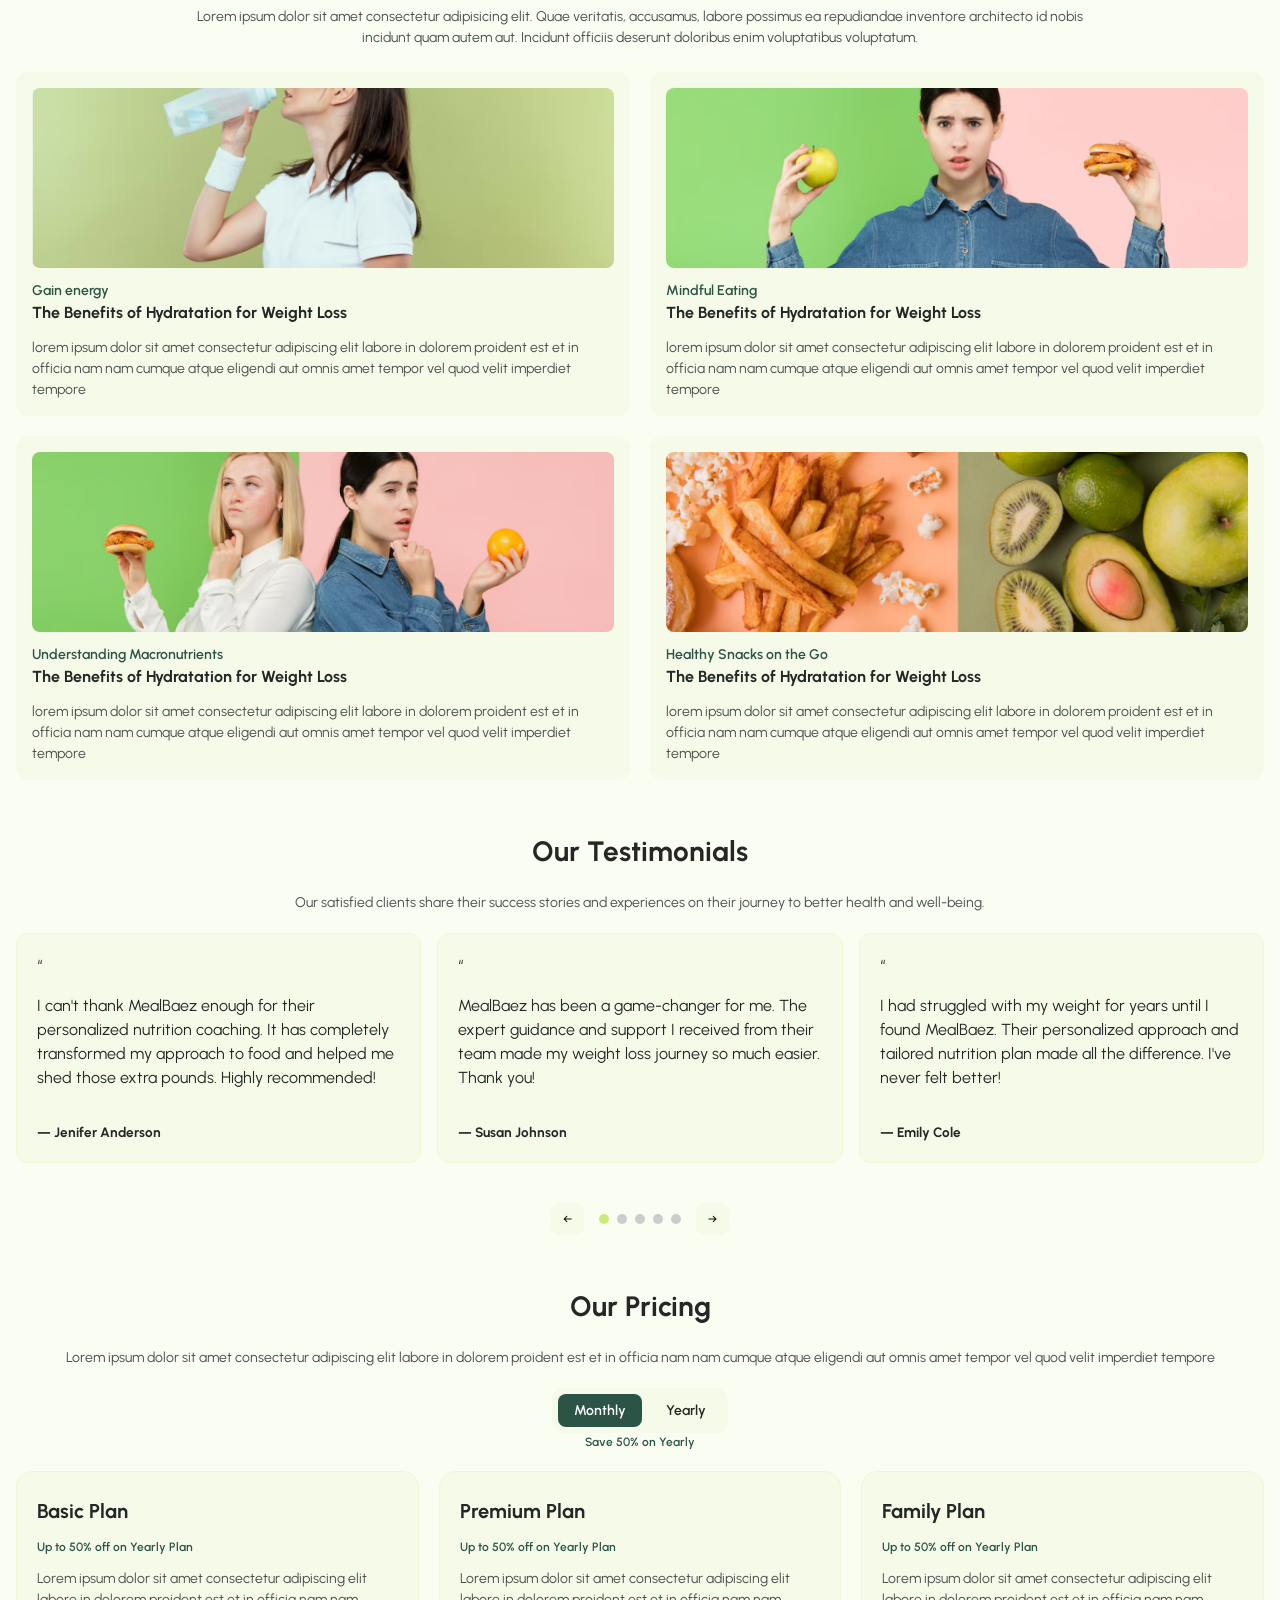
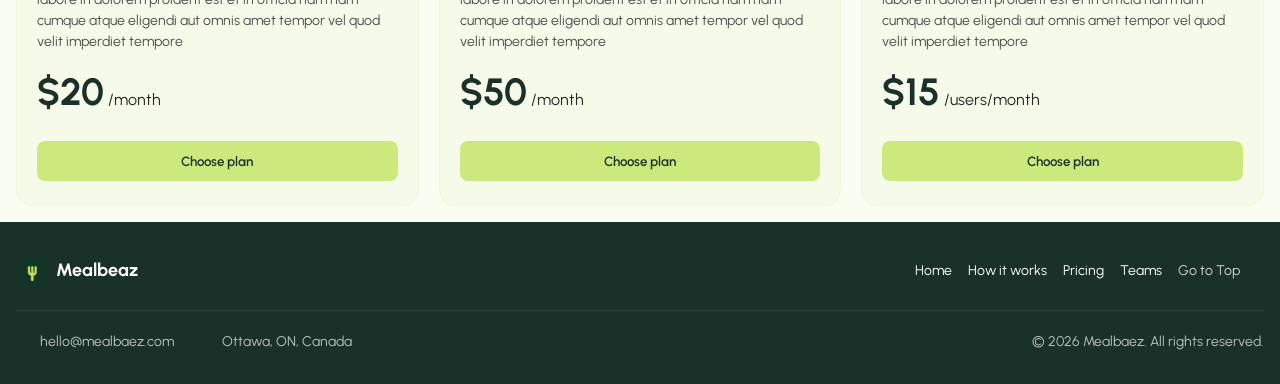
==== commit 580533b7: "corriger le header et le footer" ====
--- a/index.html
+++ b/index.html
@@ -23,7 +23,6 @@
                     <li class="nav-item"><a href="./pricing.html" class="nav-link">Pricing</a></li>
                     <li class="nav-item"><a href="./team.html" class="nav-link">Teams</a></li>
                 </ul>
-                <!-- Added btn-contact class -->
                 <button class="nav-btn btn-contact">Contact Us</button>
             </div>
         </nav>
@@ -254,31 +253,30 @@
     <footer class="footer">
         <nav class="footer-nav">
             <div class="footer-brand">
-                <img src="" alt="" class="footer-logo">
+                <img src="./medias/logo-main.png" alt="Mealbeaz Logo" class="footer-logo">
                 <p class="footer-title">Mealbeaz</p>
             </div>
             <div class="footer-menu">
                 <ul class="footer-list">
-                    <li class="footer-item"><a href="#" class="footer-link">Home</a></li>
-                    <li class="footer-item"><a href="#" class="footer-link">How it works</a></li>
-                    <li class="footer-item"><a href="#" class="footer-link">Pricing</a></li>
-                    <li class="footer-item"><a href="#" class="footer-link">Teams</a></li>
+                    <li class="footer-item"><a href="./index.html" class="footer-link">Home</a></li>
+                    <li class="footer-item"><a href="./process.html" class="footer-link">How it works</a></li>
+                    <li class="footer-item"><a href="./pricing.html" class="footer-link">Pricing</a></li>
+                    <li class="footer-item"><a href="./team.html" class="footer-link">Teams</a></li>
                 </ul>
-                <!-- Added got-to-top class alongside existing go-to-top due to typo in JS -->
                 <div class="go-to-top got-to-top">
                     <p class="go-to-top-text">Go to Top</p>
-                    <img src="" alt="" class="go-to-top-icon">
+                    <i data-lucide="arrow-up" class="go-to-top-icon" style="width: 16px;"></i>
                 </div>
             </div>
         </nav>
         <div class="contact">
             <div class="contact-details">
                 <div class="email">
-                    <img src="" alt="" class="contact-icon">
+                    <i data-lucide="mail" class="contact-icon" style="width: 16px;"></i>
                     <p class="contact-text">hello@mealbaez.com</p>
                 </div>
                 <div class="location">
-                    <img src="" alt="" class="contact-icon">
+                    <i data-lucide="map-pin" class="contact-icon" style="width: 16px;"></i>
                     <p class="contact-text">Ottawa, ON, Canada</p>
                 </div>
             </div>
